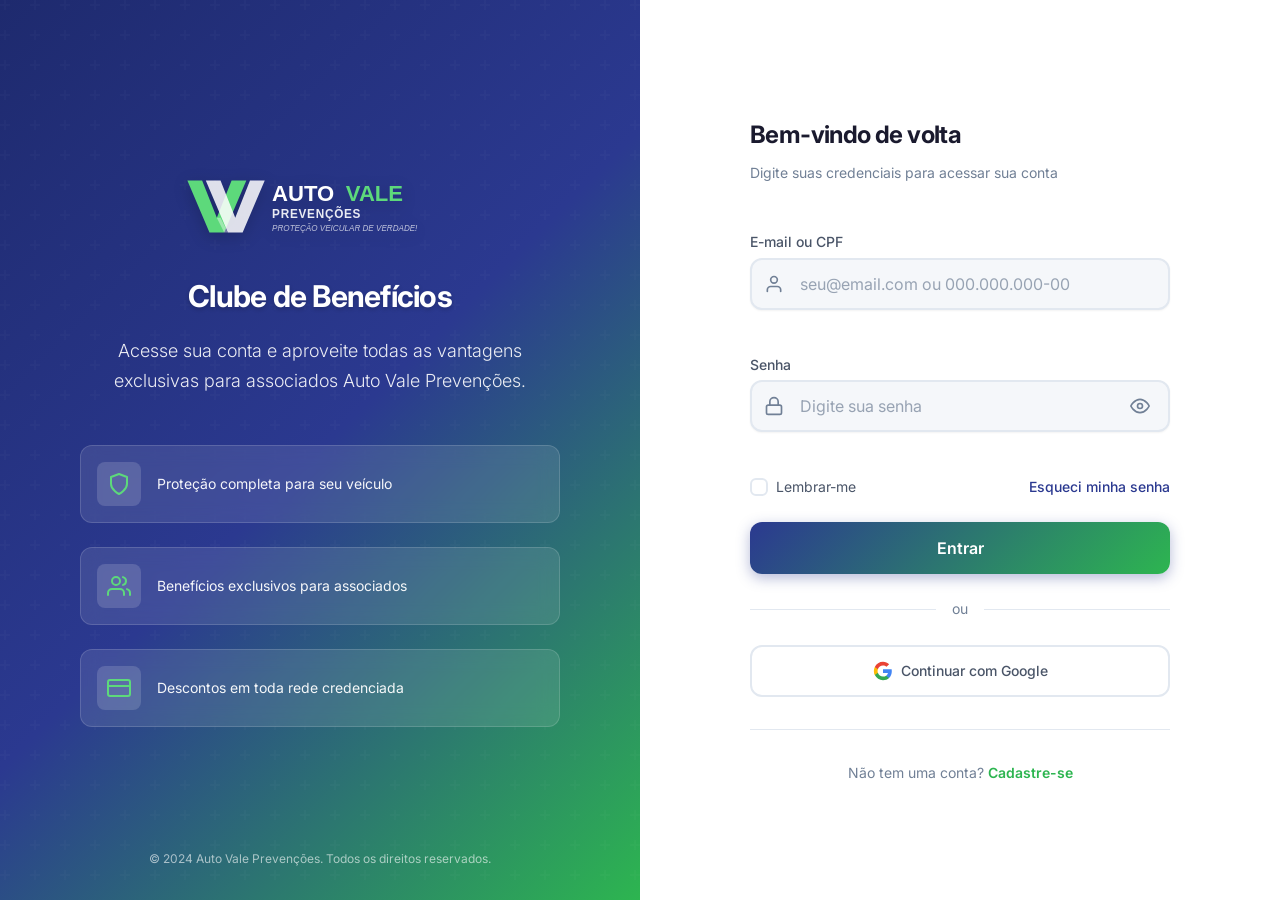
==== login-completo.html @ 628765e8 "fix: Atualiza logos com identidade visual oficial Auto Vale Prevenções - Logo com V entrelaçado verd" ====
<!DOCTYPE html>
<html lang="pt-BR">
<head>
    <meta charset="UTF-8">
    <meta name="viewport" content="width=device-width, initial-scale=1.0">
    <meta name="description" content="Auto Vale Prevenções - Clube de Benefícios - Acesse sua conta">
    <meta name="theme-color" content="#1B5E20">
    <title>Login - Clube Auto Vale Prevenções</title>
    <link rel="preconnect" href="https://fonts.googleapis.com">
    <link rel="preconnect" href="https://fonts.gstatic.com" crossorigin>
    <link href="https://fonts.googleapis.com/css2?family=Inter:wght@300;400;500;600;700&display=swap" rel="stylesheet">
    <style>
/* AUTO VALE PREVENÇÕES - Design System */
:root {
    --primary-color: #2B3990;
    --primary-light: #3D4DA0;
    --primary-dark: #1E2A6E;
    --secondary-color: #2DB550;
    --accent-color: #5DD97B;
    --accent-light: #A8E6B8;
    --background-color: #FFFFFF;
    --background-light: #F5F7FA;
    --surface-color: #FAFBFF;
    --text-color: #1A1A2E;
    --text-secondary: #4A5568;
    --text-muted: #718096;
    --border-color: #E2E8F0;
    --border-focus: var(--primary-color);
    --gradient-primary: linear-gradient(135deg, var(--primary-dark) 0%, var(--primary-color) 50%, #2DB550 100%);
    --gradient-button: linear-gradient(135deg, var(--primary-color) 0%, var(--secondary-color) 100%);
    --gradient-hover: linear-gradient(135deg, var(--primary-dark) 0%, var(--primary-color) 100%);
    --shadow-sm: 0 1px 2px rgba(0,0,0,0.05);
    --shadow-md: 0 4px 6px -1px rgba(0,0,0,0.1), 0 2px 4px -1px rgba(0,0,0,0.06);
    --shadow-xl: 0 20px 25px -5px rgba(0,0,0,0.1), 0 10px 10px -5px rgba(0,0,0,0.04);
    --shadow-button: 0 4px 14px rgba(43,57,144,0.35);
    --font-family: 'Inter', -apple-system, BlinkMacSystemFont, 'Segoe UI', Roboto, sans-serif;
    --font-size-xs: 0.75rem;
    --font-size-sm: 0.875rem;
    --font-size-base: 1rem;
    --font-size-lg: 1.125rem;
    --font-size-xl: 1.25rem;
    --font-size-2xl: 1.5rem;
    --font-size-3xl: 1.875rem;
    --spacing-xs: 0.25rem;
    --spacing-sm: 0.5rem;
    --spacing-md: 1rem;
    --spacing-lg: 1.5rem;
    --spacing-xl: 2rem;
    --spacing-2xl: 3rem;
    --radius-sm: 0.375rem;
    --radius-md: 0.5rem;
    --radius-lg: 0.75rem;
    --transition-fast: 150ms ease;
    --transition-base: 250ms ease;
    --transition-slow: 350ms ease;
    --error-color: #DC2626;
    --error-bg: #FEF2F2;
    --success-color: #16A34A;
}


*, *::before, *::after { margin:0; padding:0; box-sizing:border-box; }
html { font-size:16px; -webkit-text-size-adjust:100%; scroll-behavior:smooth; }
body { font-family:var(--font-family); font-size:var(--font-size-base); line-height:1.6; color:var(--text-color); background-color:var(--background-color); -webkit-font-smoothing:antialiased; overflow:hidden; height:100vh; }
a { color:var(--primary-color); text-decoration:none; transition:color var(--transition-fast); }
a:hover { color:var(--primary-light); text-decoration:underline; }
img { max-width:100%; height:auto; display:block; }
button { cursor:pointer; border:none; outline:none; font-family:inherit; }
input { font-family:inherit; outline:none; border:none; }
.login-container { display:flex; min-height:100vh; width:100%; }


/* Branding Panel */
.branding-panel { position:relative; width:50%; display:flex; flex-direction:column; justify-content:center; align-items:center; padding:var(--spacing-2xl); background:var(--gradient-primary); overflow:hidden; }
.branding-overlay { position:absolute; top:0; left:0; right:0; bottom:0; background:url("data:image/svg+xml,%3Csvg width='60' height='60' viewBox='0 0 60 60' xmlns='http://www.w3.org/2000/svg'%3E%3Cg fill='none' fill-rule='evenodd'%3E%3Cg fill='%23ffffff' fill-opacity='0.03'%3E%3Cpath d='M36 34v-4h-2v4h-4v2h4v4h2v-4h4v-2h-4zm0-30V0h-2v4h-4v2h4v4h2V6h4V4h-4zM6 34v-4H4v4H0v2h4v4h2v-4h4v-2H6zM6 4V0H4v4H0v2h4v4h2V6h4V4H6z'/%3E%3C/g%3E%3C/g%3E%3C/svg%3E"); opacity:0.6; }
.branding-content { position:relative; z-index:1; text-align:center; color:#FFF; max-width:480px; animation:fadeInUp 0.8s ease-out; }
.branding-logo { margin-bottom:var(--spacing-xl); }
.logo-img { width:280px; height:auto; margin:0 auto; filter:drop-shadow(0 4px 8px rgba(0,0,0,0.2)); }
.branding-title { font-size:var(--font-size-3xl); font-weight:700; margin-bottom:var(--spacing-md); letter-spacing:-0.025em; text-shadow:0 2px 4px rgba(0,0,0,0.2); }
.branding-subtitle { font-size:var(--font-size-lg); font-weight:300; opacity:0.9; line-height:1.7; margin-bottom:var(--spacing-2xl); }
.branding-features { display:flex; flex-direction:column; gap:var(--spacing-lg); text-align:left; }
.feature-item { display:flex; align-items:center; gap:var(--spacing-md); padding:var(--spacing-md); background:rgba(255,255,255,0.1); border-radius:var(--radius-lg); backdrop-filter:blur(10px); border:1px solid rgba(255,255,255,0.15); transition:transform var(--transition-base), background var(--transition-base); }
.feature-item:hover { transform:translateX(8px); background:rgba(255,255,255,0.15); }
.feature-icon { display:flex; align-items:center; justify-content:center; width:44px; height:44px; min-width:44px; background:rgba(255,255,255,0.15); border-radius:var(--radius-md); color:var(--accent-color); }
.feature-item span { font-size:var(--font-size-sm); font-weight:400; opacity:0.95; }
.branding-footer { position:absolute; bottom:var(--spacing-xl); left:0; right:0; text-align:center; z-index:1; }
.branding-footer p { color:rgba(255,255,255,0.6); font-size:var(--font-size-xs); }


/* Form Panel */
.form-panel { width:50%; display:flex; align-items:center; justify-content:center; padding:var(--spacing-xl); background-color:var(--background-color); overflow-y:auto; }
.form-wrapper { width:100%; max-width:420px; animation:fadeIn 0.6s ease-out; }
.mobile-logo { display:none; text-align:center; margin-bottom:var(--spacing-xl); }
.logo-img-mobile { width:220px; height:auto; margin:0 auto; }
.form-header { margin-bottom:var(--spacing-2xl); }
.form-title { font-size:var(--font-size-2xl); font-weight:700; color:var(--text-color); margin-bottom:var(--spacing-sm); letter-spacing:-0.025em; }
.form-subtitle { font-size:var(--font-size-sm); color:var(--text-muted); line-height:1.5; }
.login-form { display:flex; flex-direction:column; gap:var(--spacing-lg); }
.form-group { display:flex; flex-direction:column; gap:var(--spacing-xs); }
.form-label { font-size:var(--font-size-sm); font-weight:500; color:var(--text-secondary); }
.input-wrapper { position:relative; display:flex; align-items:center; }
.input-icon { position:absolute; left:14px; display:flex; align-items:center; color:var(--text-muted); transition:color var(--transition-fast); pointer-events:none; z-index:1; }
.form-input { width:100%; padding:14px 14px 14px 48px; font-size:var(--font-size-base); color:var(--text-color); background-color:var(--background-light); border:2px solid var(--border-color); border-radius:var(--radius-lg); transition:all var(--transition-base); box-shadow:var(--shadow-sm); }
.form-input::placeholder { color:var(--text-muted); opacity:0.7; }
.form-input:hover { border-color:var(--accent-light); background-color:var(--background-color); }
.form-input:focus { border-color:var(--primary-color); background-color:var(--background-color); box-shadow:0 0 0 4px rgba(43,57,144,0.1); }
.input-wrapper:focus-within .input-icon { color:var(--primary-color); }
.form-input.error { border-color:var(--error-color); background-color:var(--error-bg); }
.form-input.error:focus { box-shadow:0 0 0 4px rgba(220,38,38,0.1); }
.toggle-password { position:absolute; right:14px; display:flex; align-items:center; justify-content:center; width:32px; height:32px; border-radius:var(--radius-md); background:transparent; color:var(--text-muted); transition:all var(--transition-fast); }
.toggle-password:hover { color:var(--primary-color); background:var(--background-light); }
.error-message { font-size:var(--font-size-xs); color:var(--error-color); min-height:16px; opacity:0; transform:translateY(-4px); transition:all var(--transition-fast); }
.error-message.visible { opacity:1; transform:translateY(0); }


/* Form Options */
.form-options { display:flex; align-items:center; justify-content:space-between; }
.checkbox-wrapper { display:flex; align-items:center; gap:var(--spacing-sm); cursor:pointer; user-select:none; }
.checkbox-input { position:absolute; opacity:0; width:0; height:0; }
.checkbox-custom { width:18px; height:18px; border:2px solid var(--border-color); border-radius:var(--radius-sm); transition:all var(--transition-fast); position:relative; flex-shrink:0; }
.checkbox-input:checked + .checkbox-custom { background-color:var(--primary-color); border-color:var(--primary-color); }
.checkbox-input:checked + .checkbox-custom::after { content:''; position:absolute; top:2px; left:5px; width:4px; height:8px; border:solid #FFF; border-width:0 2px 2px 0; transform:rotate(45deg); }
.checkbox-input:focus + .checkbox-custom { box-shadow:0 0 0 3px rgba(43,57,144,0.15); }
.checkbox-label { font-size:var(--font-size-sm); color:var(--text-secondary); }
.forgot-link { font-size:var(--font-size-sm); font-weight:500; color:var(--primary-color); }
.forgot-link:hover { color:var(--primary-light); text-decoration:underline; }
/* Button */
.btn-login { width:100%; padding:16px; font-size:var(--font-size-base); font-weight:600; color:#FFF; background:var(--gradient-button); border:none; border-radius:var(--radius-lg); box-shadow:var(--shadow-button); transition:all var(--transition-base); position:relative; overflow:hidden; display:flex; align-items:center; justify-content:center; gap:var(--spacing-sm); }
.btn-login::before { content:''; position:absolute; top:0; left:-100%; width:100%; height:100%; background:linear-gradient(90deg, transparent, rgba(255,255,255,0.2), transparent); transition:left 0.5s ease; }
.btn-login:hover { background:var(--gradient-hover); box-shadow:0 6px 20px rgba(43,57,144,0.45); transform:translateY(-1px); }
.btn-login:hover::before { left:100%; }
.btn-login:active { transform:translateY(0); box-shadow:var(--shadow-md); }
.btn-login:disabled { opacity:0.7; cursor:not-allowed; transform:none; }
.btn-loader { display:flex; align-items:center; justify-content:center; }
.spinner { width:20px; height:20px; border:2px solid rgba(255,255,255,0.3); border-top:2px solid #FFF; border-radius:50%; animation:spin 0.8s linear infinite; }
/* Divider */
.divider { display:flex; align-items:center; gap:var(--spacing-md); }
.divider::before, .divider::after { content:''; flex:1; height:1px; background-color:var(--border-color); }
.divider-text { font-size:var(--font-size-sm); color:var(--text-muted); }
/* Social */
.btn-social { width:100%; padding:14px; font-size:var(--font-size-sm); font-weight:500; color:var(--text-secondary); background-color:var(--background-color); border:2px solid var(--border-color); border-radius:var(--radius-lg); display:flex; align-items:center; justify-content:center; gap:var(--spacing-sm); transition:all var(--transition-base); }
.btn-social:hover { border-color:var(--secondary-color); background-color:var(--background-light); box-shadow:var(--shadow-sm); }
.btn-social:active { transform:scale(0.98); }
/* Signup */
.signup-link { text-align:center; margin-top:var(--spacing-xl); padding-top:var(--spacing-xl); border-top:1px solid var(--border-color); }
.signup-link p { font-size:var(--font-size-sm); color:var(--text-muted); }
.signup-link a { font-weight:600; color:var(--secondary-color); }
.signup-link a:hover { color:var(--primary-light); }


/* Toast */
.toast { position:fixed; top:24px; right:24px; display:flex; align-items:center; gap:var(--spacing-md); padding:16px 24px; background-color:var(--background-color); border-radius:var(--radius-lg); box-shadow:var(--shadow-xl); border-left:4px solid var(--primary-color); transform:translateX(calc(100% + 24px)); opacity:0; transition:all var(--transition-slow); z-index:1000; }
.toast.show { transform:translateX(0); opacity:1; }
.toast.error { border-left-color:var(--error-color); }
.toast.success { border-left-color:var(--success-color); }
.toast-message { font-size:var(--font-size-sm); font-weight:500; color:var(--text-color); }
/* Animations */
@keyframes fadeIn { from{opacity:0} to{opacity:1} }
@keyframes fadeInUp { from{opacity:0;transform:translateY(20px)} to{opacity:1;transform:translateY(0)} }
@keyframes spin { to{transform:rotate(360deg)} }
@keyframes shake { 0%,100%{transform:translateX(0)} 10%,30%,50%,70%,90%{transform:translateX(-4px)} 20%,40%,60%,80%{transform:translateX(4px)} }
.shake { animation:shake 0.5s ease-in-out; }
/* Responsive */
@media(max-width:1024px){ .branding-panel{width:45%;padding:var(--spacing-xl)} .form-panel{width:55%} .branding-title{font-size:var(--font-size-2xl)} .branding-subtitle{font-size:var(--font-size-base)} }
@media(max-width:768px){ body{overflow-y:auto;height:auto} .login-container{flex-direction:column;min-height:100vh} .branding-panel{display:none} .form-panel{width:100%;min-height:100vh;padding:var(--spacing-xl) var(--spacing-lg);align-items:flex-start;padding-top:60px} .form-wrapper{max-width:100%} .mobile-logo{display:block} .form-title{font-size:var(--font-size-xl)} }
@media(max-width:480px){ .form-panel{padding:var(--spacing-lg) var(--spacing-md);padding-top:40px} .form-input{padding:12px 12px 12px 44px;font-size:var(--font-size-sm)} .btn-login{padding:14px} .form-options{flex-direction:column;align-items:flex-start;gap:var(--spacing-sm)} .toast{top:12px;right:12px;left:12px;transform:translateY(-100%)} .toast.show{transform:translateY(0)} }
@media(max-width:375px){ .form-panel{padding:var(--spacing-md);padding-top:30px} .form-header{margin-bottom:var(--spacing-lg)} .logo-img-mobile{width:130px} }
@media(min-width:1440px){ .branding-content{max-width:540px} .form-wrapper{max-width:460px} .branding-title{font-size:2.5rem} }
@media(prefers-reduced-motion:reduce){ *,*::before,*::after{animation-duration:0.01ms!important;transition-duration:0.01ms!important} }
@media(prefers-color-scheme:dark){ :root{--background-color:#0F1419;--background-light:#1A2332;--text-color:#E8EBED;--text-secondary:#A0AEC0;--text-muted:#718096;--border-color:#2D3748} .form-input{color:var(--text-color)} .btn-social{background-color:var(--background-light);color:var(--text-color)} .toast{background-color:#1E2A3A} }

</style>
    <link rel="icon" type="image/svg+xml" href="[data-uri]">
</head>
<body>
    <div class="login-container">
        <!-- Painel Esquerdo - Branding -->
        <div class="branding-panel">
            <div class="branding-overlay"></div>
            <div class="branding-content">
                <div class="branding-logo">
                    <img src="[data-uri]" alt="Auto Vale Prevenções" class="logo-img">
                </div>
                <h1 class="branding-title">Clube de Benefícios</h1>
                <p class="branding-subtitle">Acesse sua conta e aproveite todas as vantagens exclusivas para associados Auto Vale Prevenções.</p>
                <div class="branding-features">
                    <div class="feature-item">
                        <div class="feature-icon">
                            <svg xmlns="http://www.w3.org/2000/svg" width="24" height="24" viewBox="0 0 24 24" fill="none" stroke="currentColor" stroke-width="2" stroke-linecap="round" stroke-linejoin="round"><path d="M12 22s8-4 8-10V5l-8-3-8 3v7c0 6 8 10 8 10z"></path></svg>
                        </div>
                        <span>Proteção completa para seu veículo</span>
                    </div>
                    <div class="feature-item">
                        <div class="feature-icon">
                            <svg xmlns="http://www.w3.org/2000/svg" width="24" height="24" viewBox="0 0 24 24" fill="none" stroke="currentColor" stroke-width="2" stroke-linecap="round" stroke-linejoin="round"><path d="M17 21v-2a4 4 0 0 0-4-4H5a4 4 0 0 0-4 4v2"></path><circle cx="9" cy="7" r="4"></circle><path d="M23 21v-2a4 4 0 0 0-3-3.87"></path><path d="M16 3.13a4 4 0 0 1 0 7.75"></path></svg>
                        </div>
                        <span>Benefícios exclusivos para associados</span>
                    </div>
                    <div class="feature-item">
                        <div class="feature-icon">
                            <svg xmlns="http://www.w3.org/2000/svg" width="24" height="24" viewBox="0 0 24 24" fill="none" stroke="currentColor" stroke-width="2" stroke-linecap="round" stroke-linejoin="round"><rect x="1" y="4" width="22" height="16" rx="2" ry="2"></rect><line x1="1" y1="10" x2="23" y2="10"></line></svg>
                        </div>
                        <span>Descontos em toda rede credenciada</span>
                    </div>
                </div>
            </div>
            <div class="branding-footer">
                <p>&copy; 2024 Auto Vale Prevenções. Todos os direitos reservados.</p>
            </div>
        </div>

        <!-- Painel Direito - Formulário de Login -->
        <div class="form-panel">
            <div class="form-wrapper">
                <div class="mobile-logo">
                    <img src="[data-uri]" alt="Auto Vale Prevenções" class="logo-img-mobile">
                </div>
                <div class="form-header">
                    <h2 class="form-title">Bem-vindo de volta</h2>
                    <p class="form-subtitle">Digite suas credenciais para acessar sua conta</p>
                </div>
                <form id="loginForm" class="login-form" novalidate>
                    <div class="form-group">
                        <label for="email" class="form-label">E-mail ou CPF</label>
                        <div class="input-wrapper">
                            <div class="input-icon">
                                <svg xmlns="http://www.w3.org/2000/svg" width="20" height="20" viewBox="0 0 24 24" fill="none" stroke="currentColor" stroke-width="2" stroke-linecap="round" stroke-linejoin="round"><path d="M20 21v-2a4 4 0 0 0-4-4H8a4 4 0 0 0-4 4v2"></path><circle cx="12" cy="7" r="4"></circle></svg>
                            </div>
                            <input type="text" id="email" name="email" class="form-input" placeholder="seu@email.com ou 000.000.000-00" autocomplete="username" required>
                        </div>
                        <span class="error-message" id="emailError"></span>
                    </div>
                    <div class="form-group">
                        <label for="password" class="form-label">Senha</label>
                        <div class="input-wrapper">
                            <div class="input-icon">
                                <svg xmlns="http://www.w3.org/2000/svg" width="20" height="20" viewBox="0 0 24 24" fill="none" stroke="currentColor" stroke-width="2" stroke-linecap="round" stroke-linejoin="round"><rect x="3" y="11" width="18" height="11" rx="2" ry="2"></rect><path d="M7 11V7a5 5 0 0 1 10 0v4"></path></svg>
                            </div>
                            <input type="password" id="password" name="password" class="form-input" placeholder="Digite sua senha" autocomplete="current-password" required>
                            <button type="button" class="toggle-password" id="togglePassword" aria-label="Mostrar senha">
                                <svg xmlns="http://www.w3.org/2000/svg" width="20" height="20" viewBox="0 0 24 24" fill="none" stroke="currentColor" stroke-width="2" stroke-linecap="round" stroke-linejoin="round" class="eye-icon"><path d="M1 12s4-8 11-8 11 8 11 8-4 8-11 8-11-8-11-8z"></path><circle cx="12" cy="12" r="3"></circle></svg>
                                <svg xmlns="http://www.w3.org/2000/svg" width="20" height="20" viewBox="0 0 24 24" fill="none" stroke="currentColor" stroke-width="2" stroke-linecap="round" stroke-linejoin="round" class="eye-off-icon" style="display:none;"><path d="M17.94 17.94A10.07 10.07 0 0 1 12 20c-7 0-11-8-11-8a18.45 18.45 0 0 1 5.06-5.94M9.9 4.24A9.12 9.12 0 0 1 12 4c7 0 11 8 11 8a18.5 18.5 0 0 1-2.16 3.19m-6.72-1.07a3 3 0 1 1-4.24-4.24"></path><line x1="1" y1="1" x2="23" y2="23"></line></svg>
                            </button>
                        </div>
                        <span class="error-message" id="passwordError"></span>
                    </div>
                    <div class="form-options">
                        <label class="checkbox-wrapper">
                            <input type="checkbox" id="remember" name="remember" class="checkbox-input">
                            <span class="checkbox-custom"></span>
                            <span class="checkbox-label">Lembrar-me</span>
                        </label>
                        <a href="#" class="forgot-link">Esqueci minha senha</a>
                    </div>
                    <button type="submit" class="btn-login" id="btnLogin">
                        <span class="btn-text">Entrar</span>
                        <div class="btn-loader" style="display:none;">
                            <div class="spinner"></div>
                        </div>
                    </button>
                    <div class="divider">
                        <span class="divider-text">ou</span>
                    </div>
                    <button type="button" class="btn-social btn-google">
                        <svg xmlns="http://www.w3.org/2000/svg" width="20" height="20" viewBox="0 0 24 24"><path d="M22.56 12.25c0-.78-.07-1.53-.2-2.25H12v4.26h5.92c-.26 1.37-1.04 2.53-2.21 3.31v2.77h3.57c2.08-1.92 3.28-4.74 3.28-8.09z" fill="#4285F4"/><path d="M12 23c2.97 0 5.46-.98 7.28-2.66l-3.57-2.77c-.98.66-2.23 1.06-3.71 1.06-2.86 0-5.29-1.93-6.16-4.53H2.18v2.84C3.99 20.53 7.7 23 12 23z" fill="#34A853"/><path d="M5.84 14.09c-.22-.66-.35-1.36-.35-2.09s.13-1.43.35-2.09V7.07H2.18C1.43 8.55 1 10.22 1 12s.43 3.45 1.18 4.93l2.85-2.22.81-.62z" fill="#FBBC05"/><path d="M12 5.38c1.62 0 3.06.56 4.21 1.64l3.15-3.15C17.45 2.09 14.97 1 12 1 7.7 1 3.99 3.47 2.18 7.07l3.66 2.84c.87-2.6 3.3-4.53 6.16-4.53z" fill="#EA4335"/></svg>
                        <span>Continuar com Google</span>
                    </button>
                </form>
                <div class="signup-link">
                    <p>Não tem uma conta? <a href="#">Cadastre-se</a></p>
                </div>
            </div>
        </div>
    </div>
    <div class="toast" id="toast">
        <div class="toast-icon"></div>
        <span class="toast-message"></span>
    </div>
    <script>
/* ============================================
   AUTO VALE PREVENÇÕES - LOGIN PAGE
   JavaScript - Validações e Interações
   ============================================ */
(function () {
    'use strict';
    var form = document.getElementById('loginForm');
    var emailInput = document.getElementById('email');
    var passwordInput = document.getElementById('password');
    var emailError = document.getElementById('emailError');
    var passwordError = document.getElementById('passwordError');
    var togglePasswordBtn = document.getElementById('togglePassword');
    var btnLogin = document.getElementById('btnLogin');
    var btnText = btnLogin.querySelector('.btn-text');
    var btnLoader = btnLogin.querySelector('.btn-loader');
    var toast = document.getElementById('toast');

    function isValidEmail(email) { return /^[^\s@]+@[^\s@]+\.[^\s@]+$/.test(email); }
    function isValidCPF(cpf) { return cpf.replace(/\D/g, '').length === 11; }
    function formatCPF(value) {
        var n = value.replace(/\D/g, '');
        if (n.length <= 3) return n;
        if (n.length <= 6) return n.slice(0,3) + '.' + n.slice(3);
        if (n.length <= 9) return n.slice(0,3) + '.' + n.slice(3,6) + '.' + n.slice(6);
        return n.slice(0,3) + '.' + n.slice(3,6) + '.' + n.slice(6,9) + '-' + n.slice(9,11);
    }
    function isCPFInput(value) { return /^\d/.test(value) && !value.includes('@') && value.replace(/\D/g,'').length <= 11; }
    function showError(el, msg) { el.textContent = msg; el.classList.add('visible'); }
    function hideError(el) { el.textContent = ''; el.classList.remove('visible'); }
    function showToast(message, type) {
        toast.querySelector('.toast-message').textContent = message;
        toast.className = 'toast ' + type;
        requestAnimationFrame(function() { toast.classList.add('show'); });
        setTimeout(function() { toast.classList.remove('show'); }, 4000);
    }
    function shakeElement(el) {
        el.classList.add('shake');
        el.addEventListener('animationend', function() { el.classList.remove('shake'); }, { once: true });
    }

    togglePasswordBtn.addEventListener('click', function () {
        var isPass = passwordInput.type === 'password';
        passwordInput.type = isPass ? 'text' : 'password';
        this.querySelector('.eye-icon').style.display = isPass ? 'none' : 'block';
        this.querySelector('.eye-off-icon').style.display = isPass ? 'block' : 'none';
        this.setAttribute('aria-label', isPass ? 'Ocultar senha' : 'Mostrar senha');
    });

    emailInput.addEventListener('input', function (e) {
        if (isCPFInput(e.target.value)) {
            var pos = e.target.selectionStart;
            var formatted = formatCPF(e.target.value);
            var diff = formatted.length - e.target.value.length;
            e.target.value = formatted;
            e.target.setSelectionRange(pos + diff, pos + diff);
        }
        if (emailError.classList.contains('visible')) { hideError(emailError); this.classList.remove('error'); }
    });

    passwordInput.addEventListener('input', function () {
        if (passwordError.classList.contains('visible')) { hideError(passwordError); this.classList.remove('error'); }
    });

    emailInput.addEventListener('blur', function () {
        var v = this.value.trim();
        if (v && !isValidEmail(v) && !isValidCPF(v)) { showError(emailError, 'Digite um e-mail válido ou CPF com 11 dígitos'); this.classList.add('error'); }
    });

    passwordInput.addEventListener('blur', function () {
        if (this.value && this.value.length < 6) { showError(passwordError, 'A senha deve ter no mínimo 6 caracteres'); this.classList.add('error'); }
    });

    form.addEventListener('submit', function (e) {
        e.preventDefault();
        hideError(emailError); hideError(passwordError);
        emailInput.classList.remove('error'); passwordInput.classList.remove('error');
        var email = emailInput.value.trim(), password = passwordInput.value, hasError = false;

        if (!email) { showError(emailError, 'Campo obrigatório'); emailInput.classList.add('error'); hasError = true; }
        else if (!isValidEmail(email) && !isValidCPF(email)) { showError(emailError, 'Digite um e-mail válido ou CPF com 11 dígitos'); emailInput.classList.add('error'); hasError = true; }
        if (!password) { showError(passwordError, 'Campo obrigatório'); passwordInput.classList.add('error'); hasError = true; }
        else if (password.length < 6) { showError(passwordError, 'A senha deve ter no mínimo 6 caracteres'); passwordInput.classList.add('error'); hasError = true; }
        if (hasError) { shakeElement(form); return; }

        setLoading(true);
        setTimeout(function() {
            if (email && password.length >= 6) {
                showToast('Login realizado com sucesso! Redirecionando...', 'success');
            } else {
                showToast('Credenciais inválidas', 'error');
                shakeElement(form);
            }
            setLoading(false);
        }, 1800);
    });

    function setLoading(loading) {
        btnLogin.disabled = loading;
        btnText.style.display = loading ? 'none' : 'inline';
        btnLoader.style.display = loading ? 'flex' : 'none';
    }

    document.addEventListener('keydown', function (e) {
        if (e.key === 'Enter' && document.activeElement === emailInput) { e.preventDefault(); passwordInput.focus(); }
    });

    var formGroups = document.querySelectorAll('.form-group, .form-options, .btn-login, .divider, .btn-social, .signup-link');
    formGroups.forEach(function(group, index) {
        group.style.opacity = '0';
        group.style.transform = 'translateY(10px)';
        group.style.transition = 'opacity 0.4s ease ' + (index * 0.08) + 's, transform 0.4s ease ' + (index * 0.08) + 's';
        requestAnimationFrame(function() { group.style.opacity = '1'; group.style.transform = 'translateY(0)'; });
    });
})();

</script>
</body>
</html>
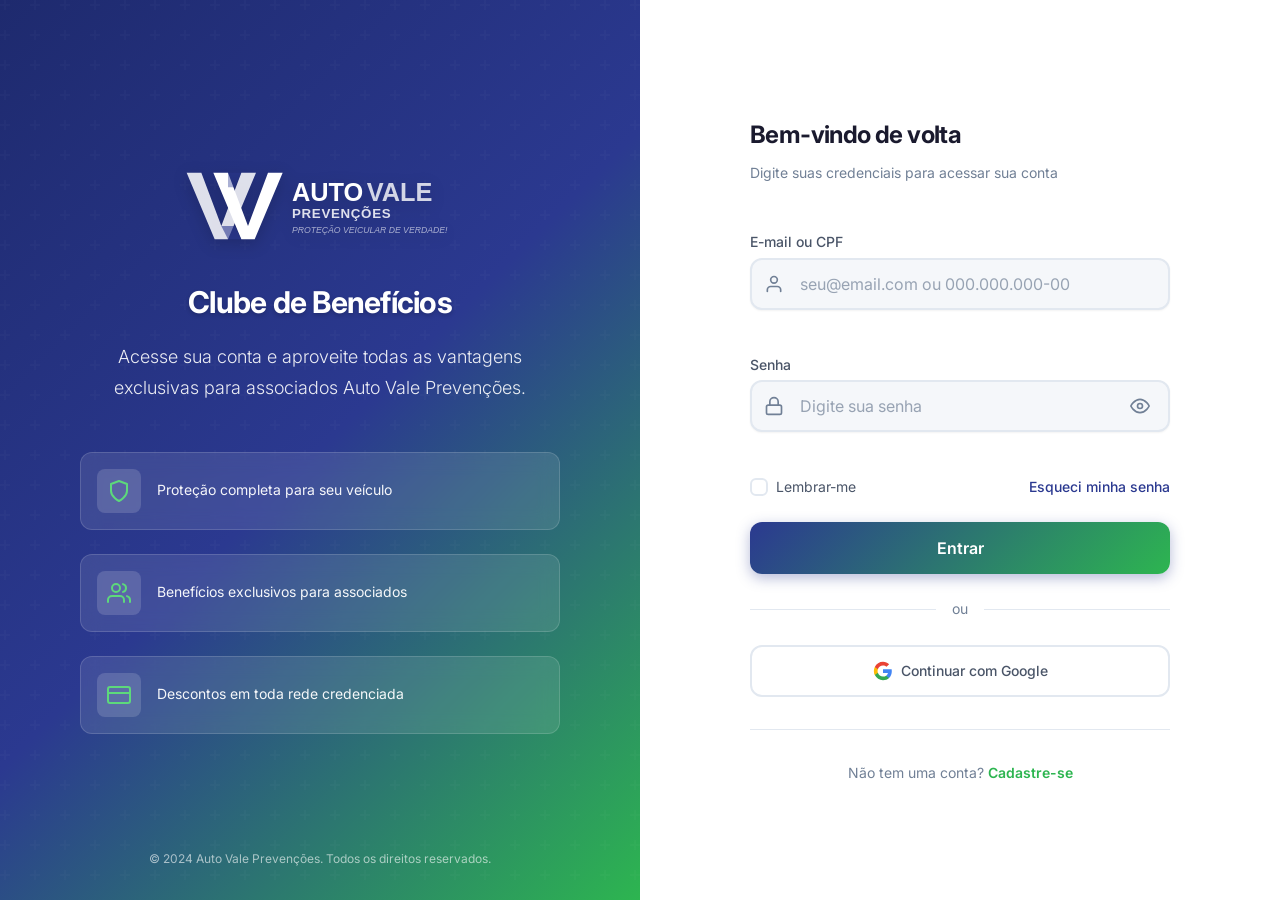
==== commit 893460f2: "fix: Mantém marca original sem alterações de formato - Logo fiel ao original: V entrelaçado verde (#" ====
--- a/login-completo.html
+++ b/login-completo.html
@@ -170,7 +170,7 @@
 @media(prefers-color-scheme:dark){ :root{--background-color:#0F1419;--background-light:#1A2332;--text-color:#E8EBED;--text-secondary:#A0AEC0;--text-muted:#718096;--border-color:#2D3748} .form-input{color:var(--text-color)} .btn-social{background-color:var(--background-light);color:var(--text-color)} .toast{background-color:#1E2A3A} }
 
 </style>
-    <link rel="icon" type="image/svg+xml" href="[data-uri]">
+    <link rel="icon" type="image/svg+xml" href="[data-uri]">
 </head>
 <body>
     <div class="login-container">
@@ -179,7 +179,7 @@
             <div class="branding-overlay"></div>
             <div class="branding-content">
                 <div class="branding-logo">
-                    <img src="[data-uri]" alt="Auto Vale Prevenções" class="logo-img">
+                    <img src="[data-uri]" alt="Auto Vale Prevenções" class="logo-img">
                 </div>
                 <h1 class="branding-title">Clube de Benefícios</h1>
                 <p class="branding-subtitle">Acesse sua conta e aproveite todas as vantagens exclusivas para associados Auto Vale Prevenções.</p>
@@ -213,7 +213,7 @@
         <div class="form-panel">
             <div class="form-wrapper">
                 <div class="mobile-logo">
-                    <img src="[data-uri]" alt="Auto Vale Prevenções" class="logo-img-mobile">
+                    <img src="[data-uri]" alt="Auto Vale Prevenções" class="logo-img-mobile">
                 </div>
                 <div class="form-header">
                     <h2 class="form-title">Bem-vindo de volta</h2>
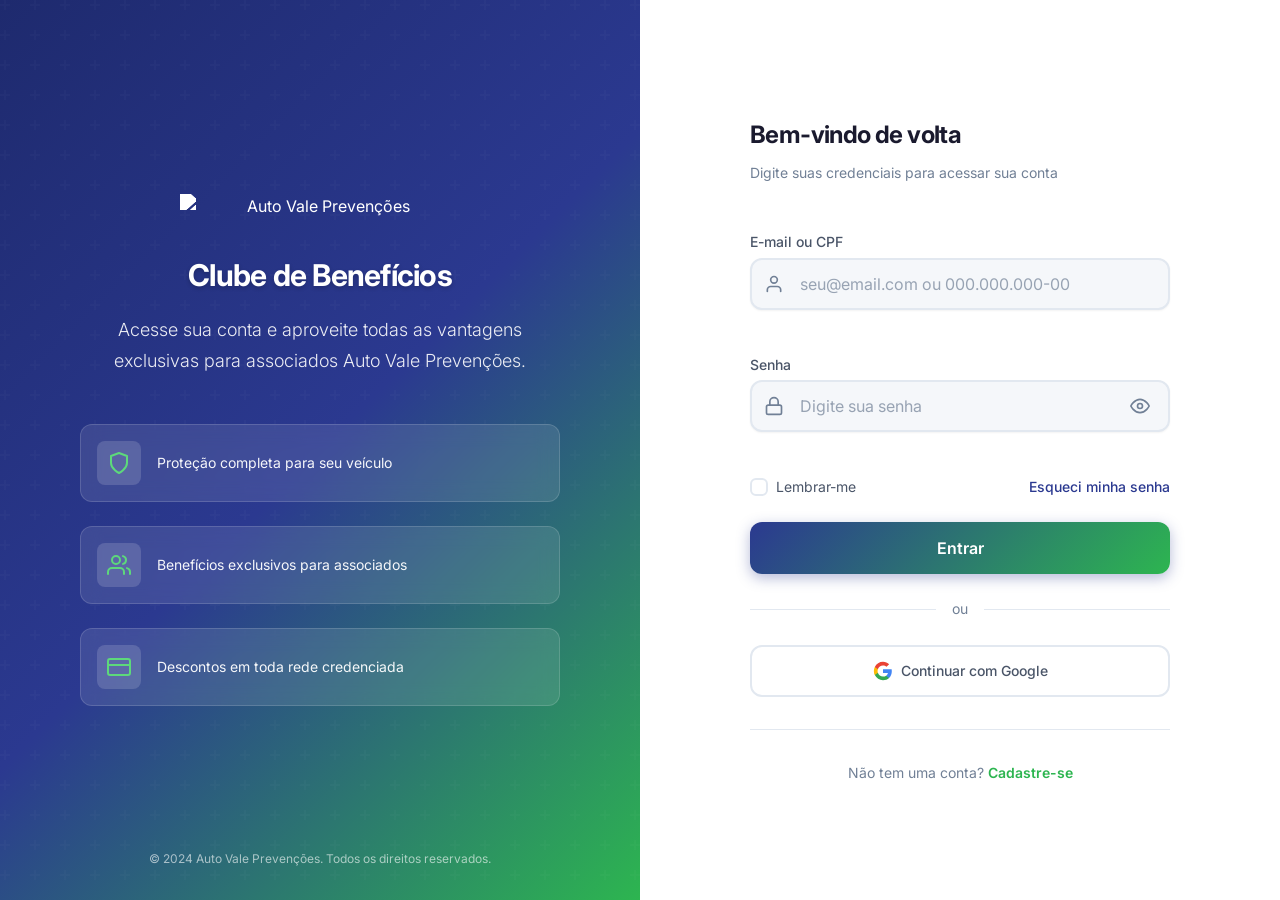
==== commit f397c225: "fix: Usa imagens originais da marca sem modificação IMPORTANTE: Os arquivos logo-autovale.png e icon" ====
--- a/login-completo.html
+++ b/login-completo.html
@@ -75,7 +75,8 @@
 .branding-overlay { position:absolute; top:0; left:0; right:0; bottom:0; background:url("data:image/svg+xml,%3Csvg width='60' height='60' viewBox='0 0 60 60' xmlns='http://www.w3.org/2000/svg'%3E%3Cg fill='none' fill-rule='evenodd'%3E%3Cg fill='%23ffffff' fill-opacity='0.03'%3E%3Cpath d='M36 34v-4h-2v4h-4v2h4v4h2v-4h4v-2h-4zm0-30V0h-2v4h-4v2h4v4h2V6h4V4h-4zM6 34v-4H4v4H0v2h4v4h2v-4h4v-2H6zM6 4V0H4v4H0v2h4v4h2V6h4V4H6z'/%3E%3C/g%3E%3C/g%3E%3C/svg%3E"); opacity:0.6; }
 .branding-content { position:relative; z-index:1; text-align:center; color:#FFF; max-width:480px; animation:fadeInUp 0.8s ease-out; }
 .branding-logo { margin-bottom:var(--spacing-xl); }
-.logo-img { width:280px; height:auto; margin:0 auto; filter:drop-shadow(0 4px 8px rgba(0,0,0,0.2)); }
+.logo-img { width:280px; height:auto; margin:0 auto; object-fit:contain; }
+.logo-branding { filter:brightness(0) invert(1); }
 .branding-title { font-size:var(--font-size-3xl); font-weight:700; margin-bottom:var(--spacing-md); letter-spacing:-0.025em; text-shadow:0 2px 4px rgba(0,0,0,0.2); }
 .branding-subtitle { font-size:var(--font-size-lg); font-weight:300; opacity:0.9; line-height:1.7; margin-bottom:var(--spacing-2xl); }
 .branding-features { display:flex; flex-direction:column; gap:var(--spacing-lg); text-align:left; }
@@ -91,7 +92,7 @@
 .form-panel { width:50%; display:flex; align-items:center; justify-content:center; padding:var(--spacing-xl); background-color:var(--background-color); overflow-y:auto; }
 .form-wrapper { width:100%; max-width:420px; animation:fadeIn 0.6s ease-out; }
 .mobile-logo { display:none; text-align:center; margin-bottom:var(--spacing-xl); }
-.logo-img-mobile { width:220px; height:auto; margin:0 auto; }
+.logo-img-mobile { max-width:240px; width:100%; height:auto; margin:0 auto; object-fit:contain; }
 .form-header { margin-bottom:var(--spacing-2xl); }
 .form-title { font-size:var(--font-size-2xl); font-weight:700; color:var(--text-color); margin-bottom:var(--spacing-sm); letter-spacing:-0.025em; }
 .form-subtitle { font-size:var(--font-size-sm); color:var(--text-muted); line-height:1.5; }
@@ -164,13 +165,13 @@
 @media(max-width:1024px){ .branding-panel{width:45%;padding:var(--spacing-xl)} .form-panel{width:55%} .branding-title{font-size:var(--font-size-2xl)} .branding-subtitle{font-size:var(--font-size-base)} }
 @media(max-width:768px){ body{overflow-y:auto;height:auto} .login-container{flex-direction:column;min-height:100vh} .branding-panel{display:none} .form-panel{width:100%;min-height:100vh;padding:var(--spacing-xl) var(--spacing-lg);align-items:flex-start;padding-top:60px} .form-wrapper{max-width:100%} .mobile-logo{display:block} .form-title{font-size:var(--font-size-xl)} }
 @media(max-width:480px){ .form-panel{padding:var(--spacing-lg) var(--spacing-md);padding-top:40px} .form-input{padding:12px 12px 12px 44px;font-size:var(--font-size-sm)} .btn-login{padding:14px} .form-options{flex-direction:column;align-items:flex-start;gap:var(--spacing-sm)} .toast{top:12px;right:12px;left:12px;transform:translateY(-100%)} .toast.show{transform:translateY(0)} }
-@media(max-width:375px){ .form-panel{padding:var(--spacing-md);padding-top:30px} .form-header{margin-bottom:var(--spacing-lg)} .logo-img-mobile{width:130px} }
+@media(max-width:375px){ .form-panel{padding:var(--spacing-md);padding-top:30px} .form-header{margin-bottom:var(--spacing-lg)} .logo-img-mobile{max-width:180px} }
 @media(min-width:1440px){ .branding-content{max-width:540px} .form-wrapper{max-width:460px} .branding-title{font-size:2.5rem} }
 @media(prefers-reduced-motion:reduce){ *,*::before,*::after{animation-duration:0.01ms!important;transition-duration:0.01ms!important} }
 @media(prefers-color-scheme:dark){ :root{--background-color:#0F1419;--background-light:#1A2332;--text-color:#E8EBED;--text-secondary:#A0AEC0;--text-muted:#718096;--border-color:#2D3748} .form-input{color:var(--text-color)} .btn-social{background-color:var(--background-light);color:var(--text-color)} .toast{background-color:#1E2A3A} }
 
 </style>
-    <link rel="icon" type="image/svg+xml" href="[data-uri]">
+    <link rel="icon" type="image/png" href="assets/icone-autovale.png">
 </head>
 <body>
     <div class="login-container">
@@ -179,7 +180,8 @@
             <div class="branding-overlay"></div>
             <div class="branding-content">
                 <div class="branding-logo">
-                    <img src="[data-uri]" alt="Auto Vale Prevenções" class="logo-img">
+                    <!-- Logo original da marca - arquivo fornecido pelo cliente (versão branca/monocromática) -->
+                    <img src="assets/logo-autovale.png" alt="Auto Vale Prevenções" class="logo-img logo-branding">
                 </div>
                 <h1 class="branding-title">Clube de Benefícios</h1>
                 <p class="branding-subtitle">Acesse sua conta e aproveite todas as vantagens exclusivas para associados Auto Vale Prevenções.</p>
@@ -213,7 +215,8 @@
         <div class="form-panel">
             <div class="form-wrapper">
                 <div class="mobile-logo">
-                    <img src="[data-uri]" alt="Auto Vale Prevenções" class="logo-img-mobile">
+                    <!-- Logo original da marca - arquivo fornecido pelo cliente (versão colorida) -->
+                    <img src="assets/logo-autovale.png" alt="Auto Vale Prevenções" class="logo-img-mobile">
                 </div>
                 <div class="form-header">
                     <h2 class="form-title">Bem-vindo de volta</h2>
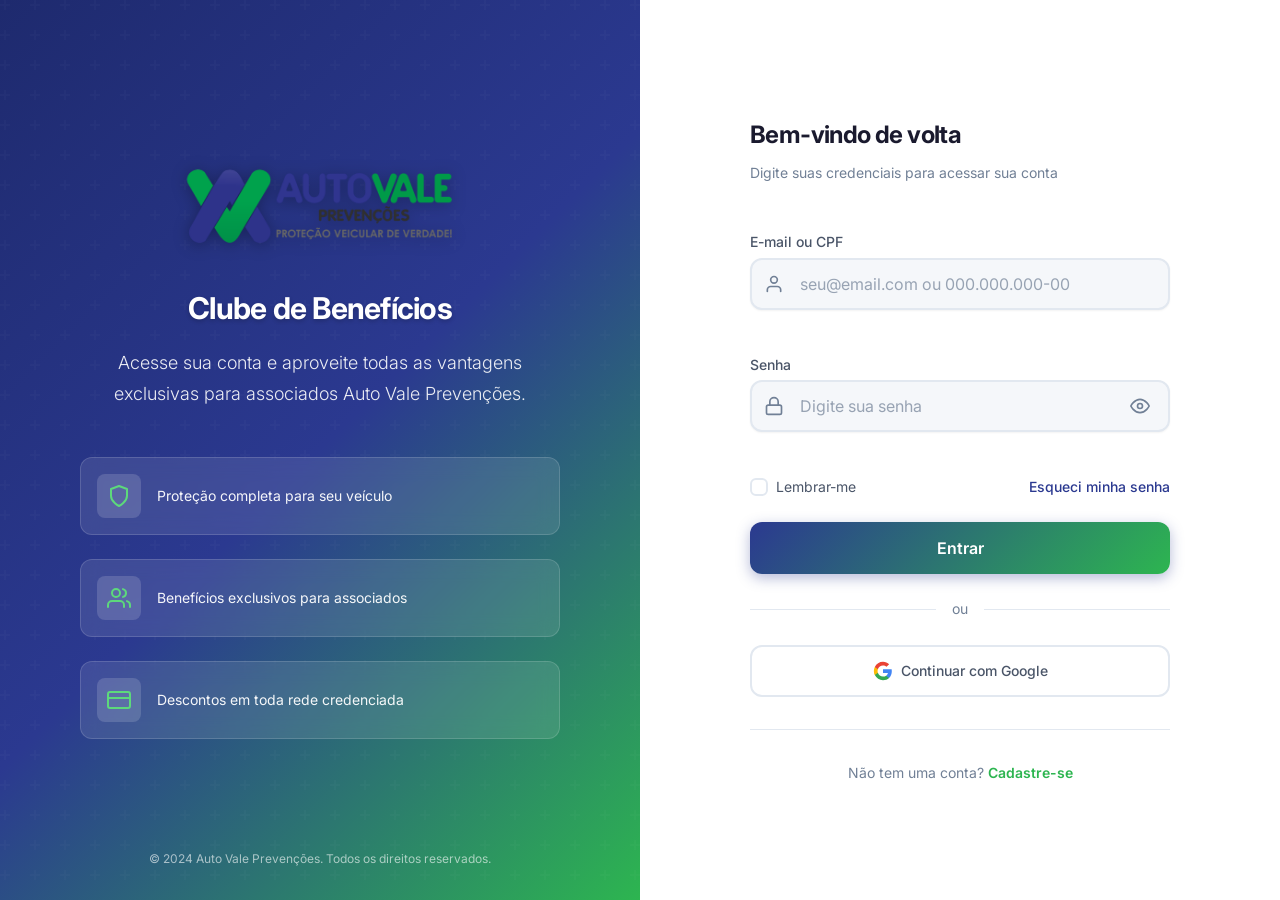
==== commit b46f9f73: "fix: Referencia logos originais enviadas pelo cliente - Logomarca.png (608x198px) = logo completa co" ====
--- a/login-completo.html
+++ b/login-completo.html
@@ -76,7 +76,7 @@
 .branding-content { position:relative; z-index:1; text-align:center; color:#FFF; max-width:480px; animation:fadeInUp 0.8s ease-out; }
 .branding-logo { margin-bottom:var(--spacing-xl); }
 .logo-img { width:280px; height:auto; margin:0 auto; object-fit:contain; }
-.logo-branding { filter:brightness(0) invert(1); }
+.logo-branding { filter:drop-shadow(0 2px 8px rgba(0,0,0,0.3)); }
 .branding-title { font-size:var(--font-size-3xl); font-weight:700; margin-bottom:var(--spacing-md); letter-spacing:-0.025em; text-shadow:0 2px 4px rgba(0,0,0,0.2); }
 .branding-subtitle { font-size:var(--font-size-lg); font-weight:300; opacity:0.9; line-height:1.7; margin-bottom:var(--spacing-2xl); }
 .branding-features { display:flex; flex-direction:column; gap:var(--spacing-lg); text-align:left; }
@@ -171,7 +171,7 @@
 @media(prefers-color-scheme:dark){ :root{--background-color:#0F1419;--background-light:#1A2332;--text-color:#E8EBED;--text-secondary:#A0AEC0;--text-muted:#718096;--border-color:#2D3748} .form-input{color:var(--text-color)} .btn-social{background-color:var(--background-light);color:var(--text-color)} .toast{background-color:#1E2A3A} }
 
 </style>
-    <link rel="icon" type="image/png" href="assets/icone-autovale.png">
+    <link rel="icon" type="image/png" href="assets/Logomarca 2.png">
 </head>
 <body>
     <div class="login-container">
@@ -180,8 +180,8 @@
             <div class="branding-overlay"></div>
             <div class="branding-content">
                 <div class="branding-logo">
-                    <!-- Logo original da marca - arquivo fornecido pelo cliente (versão branca/monocromática) -->
-                    <img src="assets/logo-autovale.png" alt="Auto Vale Prevenções" class="logo-img logo-branding">
+                    <!-- Logo original da marca - arquivo fornecido pelo cliente -->
+                    <img src="assets/Logomarca.png" alt="Auto Vale Prevenções" class="logo-img logo-branding">
                 </div>
                 <h1 class="branding-title">Clube de Benefícios</h1>
                 <p class="branding-subtitle">Acesse sua conta e aproveite todas as vantagens exclusivas para associados Auto Vale Prevenções.</p>
@@ -215,8 +215,8 @@
         <div class="form-panel">
             <div class="form-wrapper">
                 <div class="mobile-logo">
-                    <!-- Logo original da marca - arquivo fornecido pelo cliente (versão colorida) -->
-                    <img src="assets/logo-autovale.png" alt="Auto Vale Prevenções" class="logo-img-mobile">
+                    <!-- Logo original da marca - arquivo fornecido pelo cliente -->
+                    <img src="assets/Logomarca.png" alt="Auto Vale Prevenções" class="logo-img-mobile">
                 </div>
                 <div class="form-header">
                     <h2 class="form-title">Bem-vindo de volta</h2>
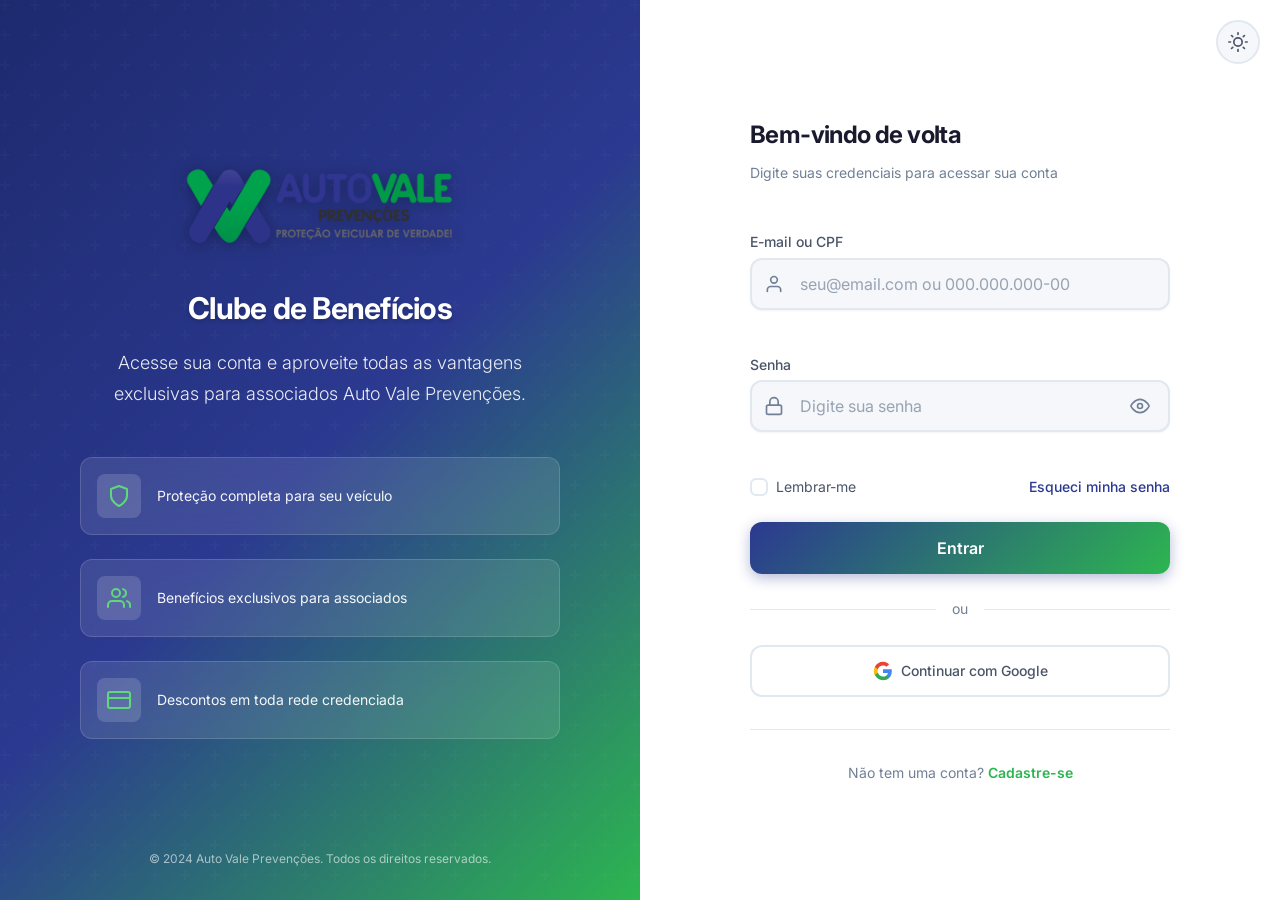
==== commit 59956987: "feat: Adiciona toggle dark/light mode com logo adaptativa - Botão de seleção de modo escuro/claro no" ====
--- a/login-completo.html
+++ b/login-completo.html
@@ -170,8 +170,36 @@
 @media(prefers-reduced-motion:reduce){ *,*::before,*::after{animation-duration:0.01ms!important;transition-duration:0.01ms!important} }
 @media(prefers-color-scheme:dark){ :root{--background-color:#0F1419;--background-light:#1A2332;--text-color:#E8EBED;--text-secondary:#A0AEC0;--text-muted:#718096;--border-color:#2D3748} .form-input{color:var(--text-color)} .btn-social{background-color:var(--background-light);color:var(--text-color)} .toast{background-color:#1E2A3A} }
 
+
+
+/* ===== Theme Toggle Button ===== */
+.theme-toggle { position:absolute; top:20px; right:20px; display:flex; align-items:center; justify-content:center; width:44px; height:44px; border-radius:50%; background:var(--background-light); border:2px solid var(--border-color); color:var(--text-secondary); transition:all var(--transition-base); z-index:10; }
+.theme-toggle:hover { background:var(--border-color); color:var(--primary-color); transform:scale(1.05); }
+.theme-toggle .icon-moon { display:none; }
+.theme-toggle .icon-sun { display:block; }
+
+/* ===== Dark Mode (via class on html) ===== */
+html.dark-mode { --background-color:#0F1419; --background-light:#1A2332; --surface-color:#1E2A3A; --text-color:#E8EBED; --text-secondary:#A0AEC0; --text-muted:#718096; --border-color:#2D3748; }
+html.dark-mode .form-input { color:var(--text-color); }
+html.dark-mode .btn-social { background-color:var(--background-light); color:var(--text-color); }
+html.dark-mode .toast { background-color:var(--surface-color); }
+html.dark-mode .theme-toggle .icon-moon { display:block; }
+html.dark-mode .theme-toggle .icon-sun { display:none; }
+html.dark-mode .theme-toggle { background:var(--surface-color); border-color:var(--border-color); color:var(--text-muted); }
+
+/* Logo monocromática branca no modo escuro - APENAS mudança de cor via CSS filter */
+html.dark-mode .logo-img-mobile { filter:brightness(0) invert(1); }
+html.dark-mode .logo-branding { filter:brightness(0) invert(1); }
+
+/* Logo normal/colorida no modo claro (padrão) */
+.logo-img-mobile { filter:none; }
+.logo-branding { filter:drop-shadow(0 2px 8px rgba(0,0,0,0.3)); }
+
+/* Form panel position relative for toggle */
+.form-panel { position:relative; }
+
 </style>
-    <link rel="icon" type="image/png" href="assets/Logomarca 2.png">
+    <link rel="icon" type="image/png" href="[data-uri]">
 </head>
 <body>
     <div class="login-container">
@@ -181,7 +209,7 @@
             <div class="branding-content">
                 <div class="branding-logo">
                     <!-- Logo original da marca - arquivo fornecido pelo cliente -->
-                    <img src="assets/Logomarca.png" alt="Auto Vale Prevenções" class="logo-img logo-branding">
+                    <img src="[data-uri]" alt="Auto Vale Prevenções" class="logo-img logo-branding">
                 </div>
                 <h1 class="branding-title">Clube de Benefícios</h1>
                 <p class="branding-subtitle">Acesse sua conta e aproveite todas as vantagens exclusivas para associados Auto Vale Prevenções.</p>
@@ -214,9 +242,15 @@
         <!-- Painel Direito - Formulário de Login -->
         <div class="form-panel">
             <div class="form-wrapper">
+                <!-- Toggle Dark/Light Mode -->
+                <button type="button" class="theme-toggle" id="themeToggle" aria-label="Alternar modo escuro/claro">
+                    <svg xmlns="http://www.w3.org/2000/svg" width="20" height="20" viewBox="0 0 24 24" fill="none" stroke="currentColor" stroke-width="2" stroke-linecap="round" stroke-linejoin="round" class="icon-sun"><circle cx="12" cy="12" r="5"></circle><line x1="12" y1="1" x2="12" y2="3"></line><line x1="12" y1="21" x2="12" y2="23"></line><line x1="4.22" y1="4.22" x2="5.64" y2="5.64"></line><line x1="18.36" y1="18.36" x2="19.78" y2="19.78"></line><line x1="1" y1="12" x2="3" y2="12"></line><line x1="21" y1="12" x2="23" y2="12"></line><line x1="4.22" y1="19.78" x2="5.64" y2="18.36"></line><line x1="18.36" y1="5.64" x2="19.78" y2="4.22"></line></svg>
+                    <svg xmlns="http://www.w3.org/2000/svg" width="20" height="20" viewBox="0 0 24 24" fill="none" stroke="currentColor" stroke-width="2" stroke-linecap="round" stroke-linejoin="round" class="icon-moon"><path d="M21 12.79A9 9 0 1 1 11.21 3 7 7 0 0 0 21 12.79z"></path></svg>
+                </button>
+
                 <div class="mobile-logo">
                     <!-- Logo original da marca - arquivo fornecido pelo cliente -->
-                    <img src="assets/Logomarca.png" alt="Auto Vale Prevenções" class="logo-img-mobile">
+                    <img src="[data-uri]" alt="Auto Vale Prevenções" class="logo-img-mobile">
                 </div>
                 <div class="form-header">
                     <h2 class="form-title">Bem-vindo de volta</h2>
@@ -395,6 +429,39 @@
     });
 })();
 
+
+
+/* ===== Theme Toggle (Dark/Light Mode) ===== */
+(function() {
+    var toggle = document.getElementById('themeToggle');
+    var html = document.documentElement;
+    var STORAGE_KEY = 'autovale-theme';
+
+    // Carregar tema salvo ou usar preferência do sistema
+    function loadTheme() {
+        var saved = localStorage.getItem(STORAGE_KEY);
+        if (saved === 'dark') {
+            html.classList.add('dark-mode');
+        } else if (saved === 'light') {
+            html.classList.remove('dark-mode');
+        } else {
+            // Sem preferência salva: usar preferência do sistema
+            if (window.matchMedia && window.matchMedia('(prefers-color-scheme: dark)').matches) {
+                html.classList.add('dark-mode');
+            }
+        }
+    }
+
+    // Toggle
+    toggle.addEventListener('click', function() {
+        html.classList.toggle('dark-mode');
+        var isDark = html.classList.contains('dark-mode');
+        localStorage.setItem(STORAGE_KEY, isDark ? 'dark' : 'light');
+    });
+
+    loadTheme();
+})();
+
 </script>
 </body>
 </html>
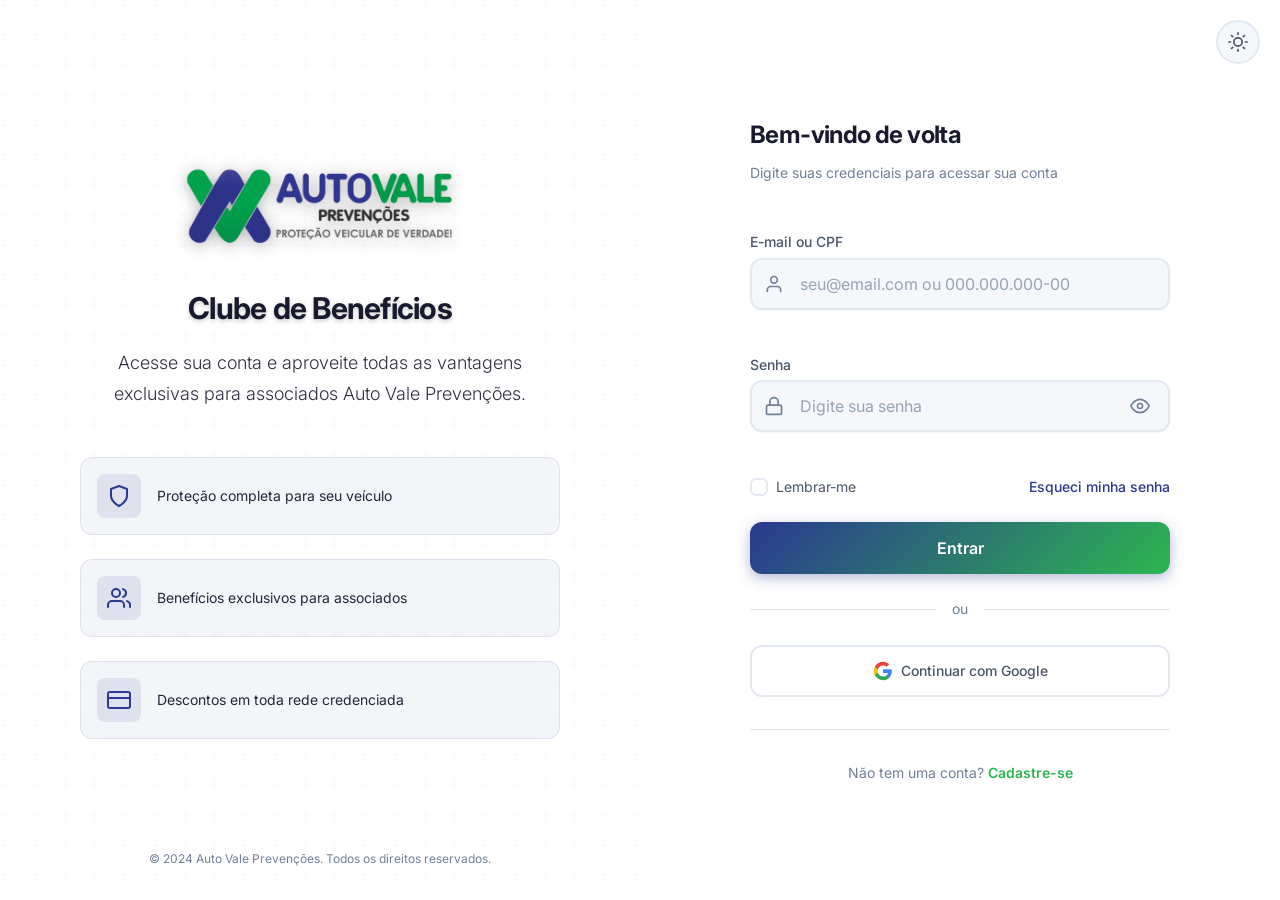
==== commit f777e32f: "fix: Background branco no modo claro - Branding panel com fundo branco (#FFFFFF) no modo claro - Tex" ====
--- a/login-completo.html
+++ b/login-completo.html
@@ -71,21 +71,21 @@
 
 
 /* Branding Panel */
-.branding-panel { position:relative; width:50%; display:flex; flex-direction:column; justify-content:center; align-items:center; padding:var(--spacing-2xl); background:var(--gradient-primary); overflow:hidden; }
-.branding-overlay { position:absolute; top:0; left:0; right:0; bottom:0; background:url("data:image/svg+xml,%3Csvg width='60' height='60' viewBox='0 0 60 60' xmlns='http://www.w3.org/2000/svg'%3E%3Cg fill='none' fill-rule='evenodd'%3E%3Cg fill='%23ffffff' fill-opacity='0.03'%3E%3Cpath d='M36 34v-4h-2v4h-4v2h4v4h2v-4h4v-2h-4zm0-30V0h-2v4h-4v2h4v4h2V6h4V4h-4zM6 34v-4H4v4H0v2h4v4h2v-4h4v-2H6zM6 4V0H4v4H0v2h4v4h2V6h4V4H6z'/%3E%3C/g%3E%3C/g%3E%3C/svg%3E"); opacity:0.6; }
-.branding-content { position:relative; z-index:1; text-align:center; color:#FFF; max-width:480px; animation:fadeInUp 0.8s ease-out; }
+.branding-panel { position:relative; width:50%; display:flex; flex-direction:column; justify-content:center; align-items:center; padding:var(--spacing-2xl); background:#FFFFFF; overflow:hidden; }
+.branding-overlay { position:absolute; top:0; left:0; right:0; bottom:0; background:url("data:image/svg+xml,%3Csvg width='60' height='60' viewBox='0 0 60 60' xmlns='http://www.w3.org/2000/svg'%3E%3Cg fill='none' fill-rule='evenodd'%3E%3Cg fill='%232B3990' fill-opacity='0.03'%3E%3Cpath d='M36 34v-4h-2v4h-4v2h4v4h2v-4h4v-2h-4zm0-30V0h-2v4h-4v2h4v4h2V6h4V4h-4zM6 34v-4H4v4H0v2h4v4h2v-4h4v-2H6zM6 4V0H4v4H0v2h4v4h2V6h4V4H6z'/%3E%3C/g%3E%3C/g%3E%3C/svg%3E"); opacity:0.6; }
+.branding-content { position:relative; z-index:1; text-align:center; color:var(--text-color); max-width:480px; animation:fadeInUp 0.8s ease-out; }
 .branding-logo { margin-bottom:var(--spacing-xl); }
 .logo-img { width:280px; height:auto; margin:0 auto; object-fit:contain; }
-.logo-branding { filter:drop-shadow(0 2px 8px rgba(0,0,0,0.3)); }
+.logo-branding { filter:none; }
 .branding-title { font-size:var(--font-size-3xl); font-weight:700; margin-bottom:var(--spacing-md); letter-spacing:-0.025em; text-shadow:0 2px 4px rgba(0,0,0,0.2); }
 .branding-subtitle { font-size:var(--font-size-lg); font-weight:300; opacity:0.9; line-height:1.7; margin-bottom:var(--spacing-2xl); }
 .branding-features { display:flex; flex-direction:column; gap:var(--spacing-lg); text-align:left; }
-.feature-item { display:flex; align-items:center; gap:var(--spacing-md); padding:var(--spacing-md); background:rgba(255,255,255,0.1); border-radius:var(--radius-lg); backdrop-filter:blur(10px); border:1px solid rgba(255,255,255,0.15); transition:transform var(--transition-base), background var(--transition-base); }
-.feature-item:hover { transform:translateX(8px); background:rgba(255,255,255,0.15); }
-.feature-icon { display:flex; align-items:center; justify-content:center; width:44px; height:44px; min-width:44px; background:rgba(255,255,255,0.15); border-radius:var(--radius-md); color:var(--accent-color); }
+.feature-item { display:flex; align-items:center; gap:var(--spacing-md); padding:var(--spacing-md); background:rgba(43,57,144,0.05); border-radius:var(--radius-lg); backdrop-filter:blur(10px); border:1px solid rgba(43,57,144,0.1); transition:transform var(--transition-base), background var(--transition-base); }
+.feature-item:hover { transform:translateX(8px); background:rgba(43,57,144,0.08); }
+.feature-icon { display:flex; align-items:center; justify-content:center; width:44px; height:44px; min-width:44px; background:rgba(43,57,144,0.1); border-radius:var(--radius-md); color:var(--primary-color); }
 .feature-item span { font-size:var(--font-size-sm); font-weight:400; opacity:0.95; }
 .branding-footer { position:absolute; bottom:var(--spacing-xl); left:0; right:0; text-align:center; z-index:1; }
-.branding-footer p { color:rgba(255,255,255,0.6); font-size:var(--font-size-xs); }
+.branding-footer p { color:var(--text-muted); font-size:var(--font-size-xs); }
 
 
 /* Form Panel */
@@ -187,6 +187,15 @@
 html.dark-mode .theme-toggle .icon-sun { display:none; }
 html.dark-mode .theme-toggle { background:var(--surface-color); border-color:var(--border-color); color:var(--text-muted); }
 
+/* Dark mode: painel branding com gradiente escuro e texto branco */
+html.dark-mode .branding-panel { background:var(--gradient-primary); }
+html.dark-mode .branding-content { color:#FFFFFF; }
+html.dark-mode .branding-footer p { color:rgba(255,255,255,0.6); }
+html.dark-mode .feature-item { background:rgba(255,255,255,0.1); border-color:rgba(255,255,255,0.15); }
+html.dark-mode .feature-item:hover { background:rgba(255,255,255,0.15); }
+html.dark-mode .feature-icon { background:rgba(255,255,255,0.15); color:var(--accent-color); }
+html.dark-mode .branding-overlay { background:url("data:image/svg+xml,%3Csvg width='60' height='60' viewBox='0 0 60 60' xmlns='http://www.w3.org/2000/svg'%3E%3Cg fill='none' fill-rule='evenodd'%3E%3Cg fill='%23ffffff' fill-opacity='0.03'%3E%3Cpath d='M36 34v-4h-2v4h-4v2h4v4h2v-4h4v-2h-4zm0-30V0h-2v4h-4v2h4v4h2V6h4V4h-4zM6 34v-4H4v4H0v2h4v4h2v-4h4v-2H6zM6 4V0H4v4H0v2h4v4h2V6h4V4H6z'/%3E%3C/g%3E%3C/g%3E%3C/svg%3E"); }
+
 /* Logo monocromática branca no modo escuro - APENAS mudança de cor via CSS filter */
 html.dark-mode .logo-img-mobile { filter:brightness(0) invert(1); }
 html.dark-mode .logo-branding { filter:brightness(0) invert(1); }
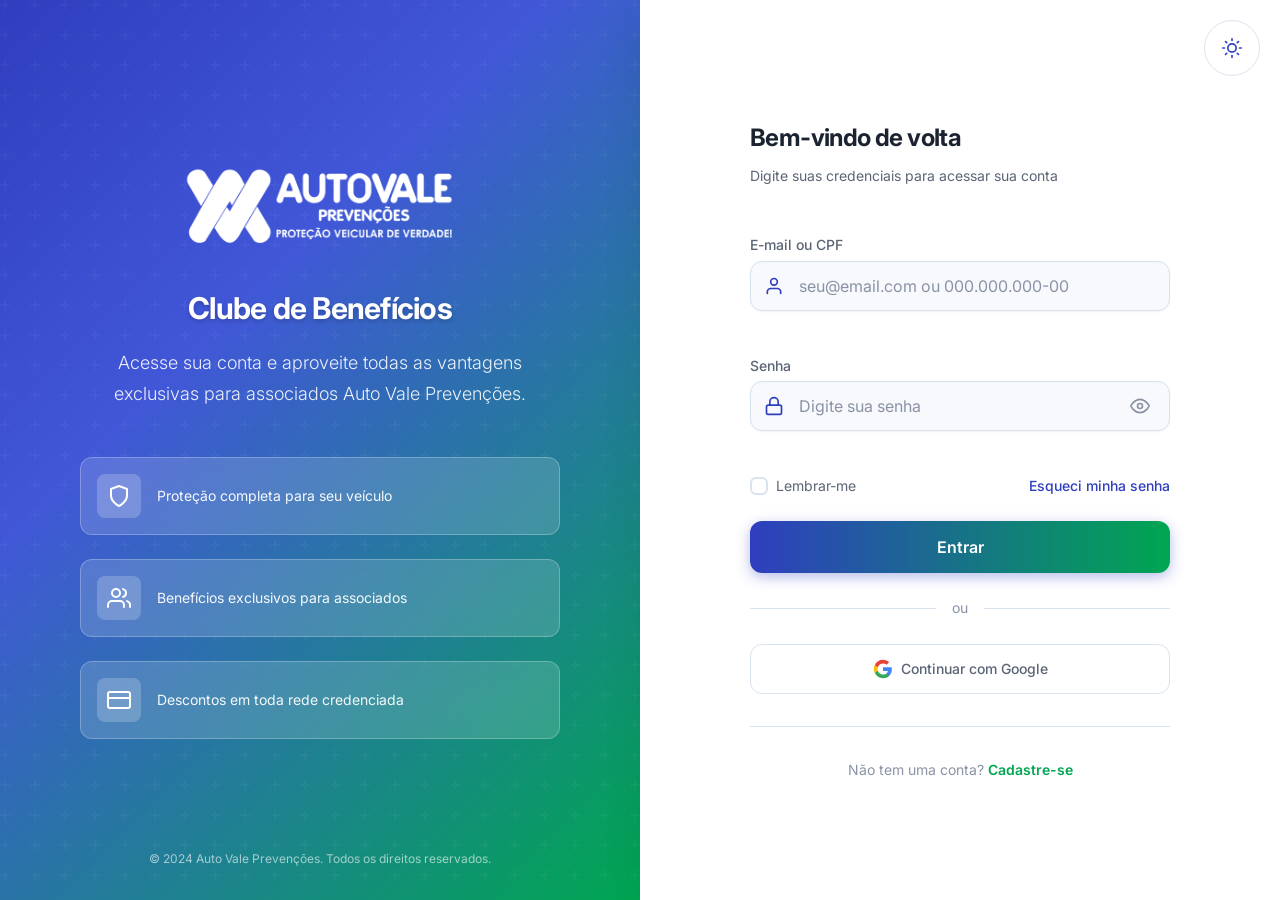
==== commit d64cff2a: "feat: Correção completa dos modos claro e escuro MODO CLARO: - Body com gradiente leve #F5F8FC → #ED" ====
--- a/login-completo.html
+++ b/login-completo.html
@@ -11,28 +11,29 @@
     <link href="https://fonts.googleapis.com/css2?family=Inter:wght@300;400;500;600;700&display=swap" rel="stylesheet">
     <style>
 /* AUTO VALE PREVENÇÕES - Design System */
+/* ===== MODO CLARO (padrão) ===== */
 :root {
-    --primary-color: #2B3990;
-    --primary-light: #3D4DA0;
+    --primary-color: #2F3EBF;
+    --primary-light: #4157D8;
     --primary-dark: #1E2A6E;
-    --secondary-color: #2DB550;
+    --secondary-color: #00A651;
     --accent-color: #5DD97B;
     --accent-light: #A8E6B8;
     --background-color: #FFFFFF;
-    --background-light: #F5F7FA;
+    --background-light: #F7F9FC;
     --surface-color: #FAFBFF;
-    --text-color: #1A1A2E;
-    --text-secondary: #4A5568;
-    --text-muted: #718096;
-    --border-color: #E2E8F0;
-    --border-focus: var(--primary-color);
-    --gradient-primary: linear-gradient(135deg, var(--primary-dark) 0%, var(--primary-color) 50%, #2DB550 100%);
-    --gradient-button: linear-gradient(135deg, var(--primary-color) 0%, var(--secondary-color) 100%);
-    --gradient-hover: linear-gradient(135deg, var(--primary-dark) 0%, var(--primary-color) 100%);
+    --text-color: #1B2330;
+    --text-secondary: #5A6475;
+    --text-muted: #8A93A5;
+    --border-color: #D9E2EF;
+    --border-focus: var(--secondary-color);
+    --gradient-brand: linear-gradient(135deg, #2F3EBF 0%, #4157D8 35%, #00A651 100%);
+    --gradient-button: linear-gradient(90deg, #2F3EBF 0%, #00A651 100%);
+    --gradient-hover: linear-gradient(90deg, #1E2A6E 0%, #008C44 100%);
     --shadow-sm: 0 1px 2px rgba(0,0,0,0.05);
     --shadow-md: 0 4px 6px -1px rgba(0,0,0,0.1), 0 2px 4px -1px rgba(0,0,0,0.06);
     --shadow-xl: 0 20px 25px -5px rgba(0,0,0,0.1), 0 10px 10px -5px rgba(0,0,0,0.04);
-    --shadow-button: 0 4px 14px rgba(43,57,144,0.35);
+    --shadow-button: 0 4px 14px rgba(47,62,191,0.35);
     --font-family: 'Inter', -apple-system, BlinkMacSystemFont, 'Segoe UI', Roboto, sans-serif;
     --font-size-xs: 0.75rem;
     --font-size-sm: 0.875rem;
@@ -58,10 +59,9 @@
     --success-color: #16A34A;
 }
 
-
 *, *::before, *::after { margin:0; padding:0; box-sizing:border-box; }
 html { font-size:16px; -webkit-text-size-adjust:100%; scroll-behavior:smooth; }
-body { font-family:var(--font-family); font-size:var(--font-size-base); line-height:1.6; color:var(--text-color); background-color:var(--background-color); -webkit-font-smoothing:antialiased; overflow:hidden; height:100vh; }
+body { font-family:var(--font-family); font-size:var(--font-size-base); line-height:1.6; color:var(--text-color); background:linear-gradient(135deg, #F5F8FC 0%, #EDF3FA 50%, #E8F1FA 100%); -webkit-font-smoothing:antialiased; overflow:hidden; height:100vh; }
 a { color:var(--primary-color); text-decoration:none; transition:color var(--transition-fast); }
 a:hover { color:var(--primary-light); text-decoration:underline; }
 img { max-width:100%; height:auto; display:block; }
@@ -69,140 +69,157 @@
 input { font-family:inherit; outline:none; border:none; }
 .login-container { display:flex; min-height:100vh; width:100%; }
 
-
-/* Branding Panel */
-.branding-panel { position:relative; width:50%; display:flex; flex-direction:column; justify-content:center; align-items:center; padding:var(--spacing-2xl); background:#FFFFFF; overflow:hidden; }
-.branding-overlay { position:absolute; top:0; left:0; right:0; bottom:0; background:url("data:image/svg+xml,%3Csvg width='60' height='60' viewBox='0 0 60 60' xmlns='http://www.w3.org/2000/svg'%3E%3Cg fill='none' fill-rule='evenodd'%3E%3Cg fill='%232B3990' fill-opacity='0.03'%3E%3Cpath d='M36 34v-4h-2v4h-4v2h4v4h2v-4h4v-2h-4zm0-30V0h-2v4h-4v2h4v4h2V6h4V4h-4zM6 34v-4H4v4H0v2h4v4h2v-4h4v-2H6zM6 4V0H4v4H0v2h4v4h2V6h4V4H6z'/%3E%3C/g%3E%3C/g%3E%3C/svg%3E"); opacity:0.6; }
-.branding-content { position:relative; z-index:1; text-align:center; color:var(--text-color); max-width:480px; animation:fadeInUp 0.8s ease-out; }
+/* ===== Branding Panel (Lado Esquerdo) ===== */
+.branding-panel { position:relative; width:50%; display:flex; flex-direction:column; justify-content:center; align-items:center; padding:var(--spacing-2xl); background:var(--gradient-brand); box-shadow:0 0 80px rgba(0,166,81,.12); overflow:hidden; }
+.branding-overlay { position:absolute; top:0; left:0; right:0; bottom:0; background:url("data:image/svg+xml,%3Csvg width='60' height='60' viewBox='0 0 60 60' xmlns='http://www.w3.org/2000/svg'%3E%3Cg fill='none' fill-rule='evenodd'%3E%3Cg fill='%23ffffff' fill-opacity='0.03'%3E%3Cpath d='M36 34v-4h-2v4h-4v2h4v4h2v-4h4v-2h-4zm0-30V0h-2v4h-4v2h4v4h2V6h4V4h-4zM6 34v-4H4v4H0v2h4v4h2v-4h4v-2H6zM6 4V0H4v4H0v2h4v4h2V6h4V4H6z'/%3E%3C/g%3E%3C/g%3E%3C/svg%3E"); opacity:1; }
+.branding-content { position:relative; z-index:1; text-align:center; color:#FFFFFF; max-width:480px; animation:fadeInUp 0.8s ease-out; }
 .branding-logo { margin-bottom:var(--spacing-xl); }
 .logo-img { width:280px; height:auto; margin:0 auto; object-fit:contain; }
-.logo-branding { filter:none; }
+.logo-branding { filter:brightness(0) invert(1); }
 .branding-title { font-size:var(--font-size-3xl); font-weight:700; margin-bottom:var(--spacing-md); letter-spacing:-0.025em; text-shadow:0 2px 4px rgba(0,0,0,0.2); }
 .branding-subtitle { font-size:var(--font-size-lg); font-weight:300; opacity:0.9; line-height:1.7; margin-bottom:var(--spacing-2xl); }
 .branding-features { display:flex; flex-direction:column; gap:var(--spacing-lg); text-align:left; }
-.feature-item { display:flex; align-items:center; gap:var(--spacing-md); padding:var(--spacing-md); background:rgba(43,57,144,0.05); border-radius:var(--radius-lg); backdrop-filter:blur(10px); border:1px solid rgba(43,57,144,0.1); transition:transform var(--transition-base), background var(--transition-base); }
-.feature-item:hover { transform:translateX(8px); background:rgba(43,57,144,0.08); }
-.feature-icon { display:flex; align-items:center; justify-content:center; width:44px; height:44px; min-width:44px; background:rgba(43,57,144,0.1); border-radius:var(--radius-md); color:var(--primary-color); }
+.feature-item { display:flex; align-items:center; gap:var(--spacing-md); padding:var(--spacing-md); background:rgba(255,255,255,.15); border-radius:var(--radius-lg); backdrop-filter:blur(12px); border:1px solid rgba(255,255,255,.25); transition:transform var(--transition-base), background var(--transition-base); }
+.feature-item:hover { transform:translateX(8px); background:rgba(255,255,255,.22); }
+.feature-icon { display:flex; align-items:center; justify-content:center; width:44px; height:44px; min-width:44px; background:rgba(255,255,255,.2); border-radius:var(--radius-md); color:#FFFFFF; }
 .feature-item span { font-size:var(--font-size-sm); font-weight:400; opacity:0.95; }
 .branding-footer { position:absolute; bottom:var(--spacing-xl); left:0; right:0; text-align:center; z-index:1; }
-.branding-footer p { color:var(--text-muted); font-size:var(--font-size-xs); }
-
-
-/* Form Panel */
-.form-panel { width:50%; display:flex; align-items:center; justify-content:center; padding:var(--spacing-xl); background-color:var(--background-color); overflow-y:auto; }
+.branding-footer p { color:rgba(255,255,255,0.6); font-size:var(--font-size-xs); }
+
+/* ===== Form Panel (Lado Direito) ===== */
+.form-panel { position:relative; width:50%; display:flex; align-items:center; justify-content:center; padding:var(--spacing-xl); background:#FFFFFF; box-shadow:0 15px 40px rgba(0,0,0,.08); overflow-y:auto; }
 .form-wrapper { width:100%; max-width:420px; animation:fadeIn 0.6s ease-out; }
 .mobile-logo { display:none; text-align:center; margin-bottom:var(--spacing-xl); }
-.logo-img-mobile { max-width:240px; width:100%; height:auto; margin:0 auto; object-fit:contain; }
+.logo-img-mobile { max-width:240px; width:100%; height:auto; margin:0 auto; object-fit:contain; filter:none; }
 .form-header { margin-bottom:var(--spacing-2xl); }
 .form-title { font-size:var(--font-size-2xl); font-weight:700; color:var(--text-color); margin-bottom:var(--spacing-sm); letter-spacing:-0.025em; }
-.form-subtitle { font-size:var(--font-size-sm); color:var(--text-muted); line-height:1.5; }
+.form-subtitle { font-size:var(--font-size-sm); color:var(--text-secondary); line-height:1.5; }
+
+/* ===== Form Elements ===== */
 .login-form { display:flex; flex-direction:column; gap:var(--spacing-lg); }
 .form-group { display:flex; flex-direction:column; gap:var(--spacing-xs); }
 .form-label { font-size:var(--font-size-sm); font-weight:500; color:var(--text-secondary); }
 .input-wrapper { position:relative; display:flex; align-items:center; }
-.input-icon { position:absolute; left:14px; display:flex; align-items:center; color:var(--text-muted); transition:color var(--transition-fast); pointer-events:none; z-index:1; }
-.form-input { width:100%; padding:14px 14px 14px 48px; font-size:var(--font-size-base); color:var(--text-color); background-color:var(--background-light); border:2px solid var(--border-color); border-radius:var(--radius-lg); transition:all var(--transition-base); box-shadow:var(--shadow-sm); }
-.form-input::placeholder { color:var(--text-muted); opacity:0.7; }
-.form-input:hover { border-color:var(--accent-light); background-color:var(--background-color); }
-.form-input:focus { border-color:var(--primary-color); background-color:var(--background-color); box-shadow:0 0 0 4px rgba(43,57,144,0.1); }
-.input-wrapper:focus-within .input-icon { color:var(--primary-color); }
+.input-icon { position:absolute; left:14px; display:flex; align-items:center; color:var(--primary-color); transition:color var(--transition-fast); pointer-events:none; z-index:1; }
+.form-input { width:100%; padding:14px 14px 14px 48px; font-size:var(--font-size-base); color:var(--text-color); background-color:var(--background-light); border:1px solid var(--border-color); border-radius:var(--radius-lg); transition:all var(--transition-base); box-shadow:var(--shadow-sm); }
+.form-input::placeholder { color:var(--text-muted); }
+.form-input:hover { border-color:var(--primary-color); }
+.form-input:focus { border-color:var(--secondary-color); background-color:#FFFFFF; box-shadow:0 0 0 4px rgba(0,166,81,.15); }
+.input-wrapper:focus-within .input-icon { color:var(--secondary-color); }
 .form-input.error { border-color:var(--error-color); background-color:var(--error-bg); }
 .form-input.error:focus { box-shadow:0 0 0 4px rgba(220,38,38,0.1); }
+
 .toggle-password { position:absolute; right:14px; display:flex; align-items:center; justify-content:center; width:32px; height:32px; border-radius:var(--radius-md); background:transparent; color:var(--text-muted); transition:all var(--transition-fast); }
 .toggle-password:hover { color:var(--primary-color); background:var(--background-light); }
+
 .error-message { font-size:var(--font-size-xs); color:var(--error-color); min-height:16px; opacity:0; transform:translateY(-4px); transition:all var(--transition-fast); }
 .error-message.visible { opacity:1; transform:translateY(0); }
 
-
-/* Form Options */
+/* ===== Form Options ===== */
 .form-options { display:flex; align-items:center; justify-content:space-between; }
 .checkbox-wrapper { display:flex; align-items:center; gap:var(--spacing-sm); cursor:pointer; user-select:none; }
 .checkbox-input { position:absolute; opacity:0; width:0; height:0; }
 .checkbox-custom { width:18px; height:18px; border:2px solid var(--border-color); border-radius:var(--radius-sm); transition:all var(--transition-fast); position:relative; flex-shrink:0; }
-.checkbox-input:checked + .checkbox-custom { background-color:var(--primary-color); border-color:var(--primary-color); }
+.checkbox-input:checked + .checkbox-custom { background-color:var(--secondary-color); border-color:var(--secondary-color); }
 .checkbox-input:checked + .checkbox-custom::after { content:''; position:absolute; top:2px; left:5px; width:4px; height:8px; border:solid #FFF; border-width:0 2px 2px 0; transform:rotate(45deg); }
-.checkbox-input:focus + .checkbox-custom { box-shadow:0 0 0 3px rgba(43,57,144,0.15); }
+.checkbox-input:focus + .checkbox-custom { box-shadow:0 0 0 3px rgba(0,166,81,0.15); }
 .checkbox-label { font-size:var(--font-size-sm); color:var(--text-secondary); }
 .forgot-link { font-size:var(--font-size-sm); font-weight:500; color:var(--primary-color); }
-.forgot-link:hover { color:var(--primary-light); text-decoration:underline; }
-/* Button */
+.forgot-link:hover { color:var(--secondary-color); text-decoration:underline; }
+
+/* ===== Login Button ===== */
 .btn-login { width:100%; padding:16px; font-size:var(--font-size-base); font-weight:600; color:#FFF; background:var(--gradient-button); border:none; border-radius:var(--radius-lg); box-shadow:var(--shadow-button); transition:all var(--transition-base); position:relative; overflow:hidden; display:flex; align-items:center; justify-content:center; gap:var(--spacing-sm); }
 .btn-login::before { content:''; position:absolute; top:0; left:-100%; width:100%; height:100%; background:linear-gradient(90deg, transparent, rgba(255,255,255,0.2), transparent); transition:left 0.5s ease; }
-.btn-login:hover { background:var(--gradient-hover); box-shadow:0 6px 20px rgba(43,57,144,0.45); transform:translateY(-1px); }
+.btn-login:hover { background:var(--gradient-hover); box-shadow:0 6px 20px rgba(47,62,191,0.45); transform:translateY(-1px); }
 .btn-login:hover::before { left:100%; }
 .btn-login:active { transform:translateY(0); box-shadow:var(--shadow-md); }
 .btn-login:disabled { opacity:0.7; cursor:not-allowed; transform:none; }
 .btn-loader { display:flex; align-items:center; justify-content:center; }
 .spinner { width:20px; height:20px; border:2px solid rgba(255,255,255,0.3); border-top:2px solid #FFF; border-radius:50%; animation:spin 0.8s linear infinite; }
-/* Divider */
+
+/* ===== Divider ===== */
 .divider { display:flex; align-items:center; gap:var(--spacing-md); }
 .divider::before, .divider::after { content:''; flex:1; height:1px; background-color:var(--border-color); }
 .divider-text { font-size:var(--font-size-sm); color:var(--text-muted); }
-/* Social */
-.btn-social { width:100%; padding:14px; font-size:var(--font-size-sm); font-weight:500; color:var(--text-secondary); background-color:var(--background-color); border:2px solid var(--border-color); border-radius:var(--radius-lg); display:flex; align-items:center; justify-content:center; gap:var(--spacing-sm); transition:all var(--transition-base); }
-.btn-social:hover { border-color:var(--secondary-color); background-color:var(--background-light); box-shadow:var(--shadow-sm); }
+
+/* ===== Social Button ===== */
+.btn-social { width:100%; padding:14px; font-size:var(--font-size-sm); font-weight:500; color:var(--text-secondary); background-color:#FFFFFF; border:1px solid var(--border-color); border-radius:var(--radius-lg); display:flex; align-items:center; justify-content:center; gap:var(--spacing-sm); transition:all var(--transition-base); }
+.btn-social:hover { border-color:var(--primary-color); background-color:var(--background-light); box-shadow:var(--shadow-sm); }
 .btn-social:active { transform:scale(0.98); }
-/* Signup */
+
+/* ===== Signup Link ===== */
 .signup-link { text-align:center; margin-top:var(--spacing-xl); padding-top:var(--spacing-xl); border-top:1px solid var(--border-color); }
 .signup-link p { font-size:var(--font-size-sm); color:var(--text-muted); }
 .signup-link a { font-weight:600; color:var(--secondary-color); }
-.signup-link a:hover { color:var(--primary-light); }
-
-
-/* Toast */
-.toast { position:fixed; top:24px; right:24px; display:flex; align-items:center; gap:var(--spacing-md); padding:16px 24px; background-color:var(--background-color); border-radius:var(--radius-lg); box-shadow:var(--shadow-xl); border-left:4px solid var(--primary-color); transform:translateX(calc(100% + 24px)); opacity:0; transition:all var(--transition-slow); z-index:1000; }
+.signup-link a:hover { color:var(--primary-color); }
+
+/* ===== Toast ===== */
+.toast { position:fixed; top:24px; right:24px; display:flex; align-items:center; gap:var(--spacing-md); padding:16px 24px; background-color:#FFFFFF; border-radius:var(--radius-lg); box-shadow:var(--shadow-xl); border-left:4px solid var(--primary-color); transform:translateX(calc(100% + 24px)); opacity:0; transition:all var(--transition-slow); z-index:1000; }
 .toast.show { transform:translateX(0); opacity:1; }
 .toast.error { border-left-color:var(--error-color); }
 .toast.success { border-left-color:var(--success-color); }
 .toast-message { font-size:var(--font-size-sm); font-weight:500; color:var(--text-color); }
-/* Animations */
+
+/* ===== Animations ===== */
 @keyframes fadeIn { from{opacity:0} to{opacity:1} }
 @keyframes fadeInUp { from{opacity:0;transform:translateY(20px)} to{opacity:1;transform:translateY(0)} }
 @keyframes spin { to{transform:rotate(360deg)} }
 @keyframes shake { 0%,100%{transform:translateX(0)} 10%,30%,50%,70%,90%{transform:translateX(-4px)} 20%,40%,60%,80%{transform:translateX(4px)} }
 .shake { animation:shake 0.5s ease-in-out; }
-/* Responsive */
+
+/* ===== Theme Toggle Button ===== */
+.theme-toggle { position:absolute; top:20px; right:20px; display:flex; align-items:center; justify-content:center; width:56px; height:56px; border-radius:50%; background:rgba(255,255,255,.9); backdrop-filter:blur(12px); border:1px solid var(--border-color); color:var(--primary-color); transition:all var(--transition-base); z-index:10; }
+.theme-toggle:hover { transform:scale(1.08); box-shadow:0 4px 12px rgba(0,0,0,.1); }
+.theme-toggle .icon-moon { display:none; }
+.theme-toggle .icon-sun { display:block; }
+
+/* ===== MODO ESCURO ===== */
+html.dark-mode {
+    --background-color: #0F1419;
+    --background-light: #16233D;
+    --surface-color: #1E2A3A;
+    --text-color: #FFFFFF;
+    --text-secondary: #A8B4CC;
+    --text-muted: #7D8AA6;
+    --border-color: #2D4068;
+}
+html.dark-mode body { background:linear-gradient(135deg, #050A14 0%, #08101F 35%, #0D1728 100%); }
+html.dark-mode .form-panel { background:rgba(20, 32, 55, 0.85); backdrop-filter:blur(10px); border-left:1px solid rgba(255,255,255,.08); box-shadow:none; }
+html.dark-mode .form-input { background:#16233D; border:1px solid #2D4068; color:#FFFFFF; }
+html.dark-mode .form-input::placeholder { color:#7D8AA6; }
+html.dark-mode .form-input:hover { border-color:var(--primary-color); }
+html.dark-mode .form-input:focus { border-color:var(--secondary-color); background:#1A2A48; box-shadow:0 0 0 4px rgba(0,166,81,.15); }
+html.dark-mode .btn-social { background:rgba(20, 32, 55, 0.85); border:1px solid #2D4068; color:var(--text-secondary); }
+html.dark-mode .btn-social:hover { border-color:var(--primary-color); background:rgba(30, 42, 65, 0.95); }
+html.dark-mode .toast { background-color:rgba(20, 32, 55, 0.95); border-left-color:var(--secondary-color); }
+html.dark-mode .toast-message { color:#FFFFFF; }
+
+/* Dark mode: branding panel */
+html.dark-mode .branding-panel { background:linear-gradient(135deg, #050A14 0%, #08101F 50%, #0D1728 100%); box-shadow:none; }
+html.dark-mode .feature-item { background:rgba(20, 32, 55, 0.85); backdrop-filter:blur(10px); border:1px solid rgba(255,255,255,.08); }
+html.dark-mode .feature-item:hover { background:rgba(30, 42, 65, 0.9); }
+html.dark-mode .feature-icon { background:rgba(0,166,81,.15); color:var(--secondary-color); }
+
+/* Dark mode: icons */
+html.dark-mode .input-icon { color:var(--secondary-color); }
+html.dark-mode .input-wrapper:focus-within .input-icon { color:var(--accent-color); }
+
+/* Dark mode: theme toggle */
+html.dark-mode .theme-toggle { background:rgba(30,40,65,.9); backdrop-filter:blur(12px); border-color:rgba(255,255,255,.08); color:var(--secondary-color); }
+html.dark-mode .theme-toggle .icon-moon { display:block; }
+html.dark-mode .theme-toggle .icon-sun { display:none; }
+
+/* Dark mode: logo monocromática branca */
+html.dark-mode .logo-img-mobile { filter:brightness(0) invert(1); }
+html.dark-mode .logo-branding { filter:brightness(0) invert(1); }
+
+/* ===== Responsive ===== */
 @media(max-width:1024px){ .branding-panel{width:45%;padding:var(--spacing-xl)} .form-panel{width:55%} .branding-title{font-size:var(--font-size-2xl)} .branding-subtitle{font-size:var(--font-size-base)} }
 @media(max-width:768px){ body{overflow-y:auto;height:auto} .login-container{flex-direction:column;min-height:100vh} .branding-panel{display:none} .form-panel{width:100%;min-height:100vh;padding:var(--spacing-xl) var(--spacing-lg);align-items:flex-start;padding-top:60px} .form-wrapper{max-width:100%} .mobile-logo{display:block} .form-title{font-size:var(--font-size-xl)} }
 @media(max-width:480px){ .form-panel{padding:var(--spacing-lg) var(--spacing-md);padding-top:40px} .form-input{padding:12px 12px 12px 44px;font-size:var(--font-size-sm)} .btn-login{padding:14px} .form-options{flex-direction:column;align-items:flex-start;gap:var(--spacing-sm)} .toast{top:12px;right:12px;left:12px;transform:translateY(-100%)} .toast.show{transform:translateY(0)} }
 @media(max-width:375px){ .form-panel{padding:var(--spacing-md);padding-top:30px} .form-header{margin-bottom:var(--spacing-lg)} .logo-img-mobile{max-width:180px} }
 @media(min-width:1440px){ .branding-content{max-width:540px} .form-wrapper{max-width:460px} .branding-title{font-size:2.5rem} }
 @media(prefers-reduced-motion:reduce){ *,*::before,*::after{animation-duration:0.01ms!important;transition-duration:0.01ms!important} }
-@media(prefers-color-scheme:dark){ :root{--background-color:#0F1419;--background-light:#1A2332;--text-color:#E8EBED;--text-secondary:#A0AEC0;--text-muted:#718096;--border-color:#2D3748} .form-input{color:var(--text-color)} .btn-social{background-color:var(--background-light);color:var(--text-color)} .toast{background-color:#1E2A3A} }
-
-
-
-/* ===== Theme Toggle Button ===== */
-.theme-toggle { position:absolute; top:20px; right:20px; display:flex; align-items:center; justify-content:center; width:44px; height:44px; border-radius:50%; background:var(--background-light); border:2px solid var(--border-color); color:var(--text-secondary); transition:all var(--transition-base); z-index:10; }
-.theme-toggle:hover { background:var(--border-color); color:var(--primary-color); transform:scale(1.05); }
-.theme-toggle .icon-moon { display:none; }
-.theme-toggle .icon-sun { display:block; }
-
-/* ===== Dark Mode (via class on html) ===== */
-html.dark-mode { --background-color:#0F1419; --background-light:#1A2332; --surface-color:#1E2A3A; --text-color:#E8EBED; --text-secondary:#A0AEC0; --text-muted:#718096; --border-color:#2D3748; }
-html.dark-mode .form-input { color:var(--text-color); }
-html.dark-mode .btn-social { background-color:var(--background-light); color:var(--text-color); }
-html.dark-mode .toast { background-color:var(--surface-color); }
-html.dark-mode .theme-toggle .icon-moon { display:block; }
-html.dark-mode .theme-toggle .icon-sun { display:none; }
-html.dark-mode .theme-toggle { background:var(--surface-color); border-color:var(--border-color); color:var(--text-muted); }
-
-/* Dark mode: painel branding com gradiente escuro e texto branco */
-html.dark-mode .branding-panel { background:var(--gradient-primary); }
-html.dark-mode .branding-content { color:#FFFFFF; }
-html.dark-mode .branding-footer p { color:rgba(255,255,255,0.6); }
-html.dark-mode .feature-item { background:rgba(255,255,255,0.1); border-color:rgba(255,255,255,0.15); }
-html.dark-mode .feature-item:hover { background:rgba(255,255,255,0.15); }
-html.dark-mode .feature-icon { background:rgba(255,255,255,0.15); color:var(--accent-color); }
-html.dark-mode .branding-overlay { background:url("data:image/svg+xml,%3Csvg width='60' height='60' viewBox='0 0 60 60' xmlns='http://www.w3.org/2000/svg'%3E%3Cg fill='none' fill-rule='evenodd'%3E%3Cg fill='%23ffffff' fill-opacity='0.03'%3E%3Cpath d='M36 34v-4h-2v4h-4v2h4v4h2v-4h4v-2h-4zm0-30V0h-2v4h-4v2h4v4h2V6h4V4h-4zM6 34v-4H4v4H0v2h4v4h2v-4h4v-2H6zM6 4V0H4v4H0v2h4v4h2V6h4V4H6z'/%3E%3C/g%3E%3C/g%3E%3C/svg%3E"); }
-
-/* Logo monocromática branca no modo escuro - APENAS mudança de cor via CSS filter */
-html.dark-mode .logo-img-mobile { filter:brightness(0) invert(1); }
-html.dark-mode .logo-branding { filter:brightness(0) invert(1); }
-
-/* Logo normal/colorida no modo claro (padrão) */
-.logo-img-mobile { filter:none; }
-.logo-branding { filter:drop-shadow(0 2px 8px rgba(0,0,0,0.3)); }
 
 /* Form panel position relative for toggle */
 .form-panel { position:relative; }
